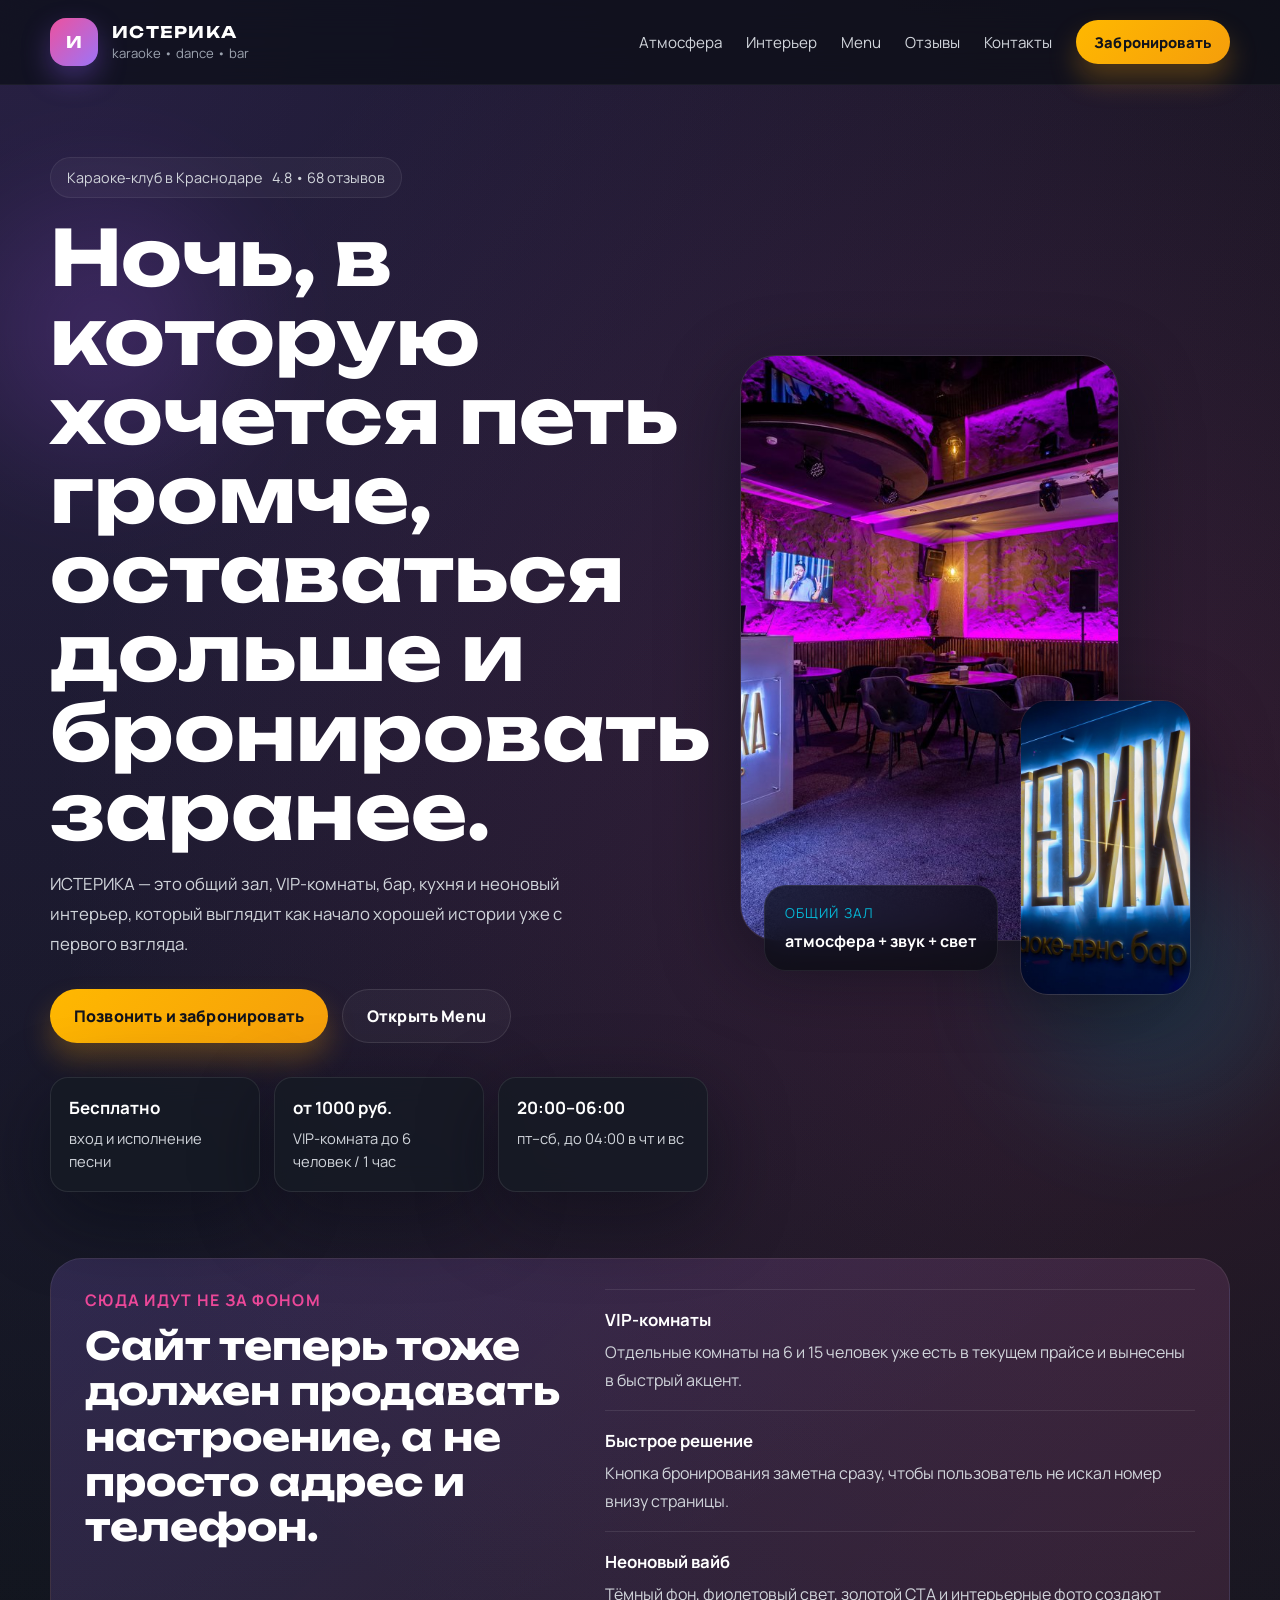
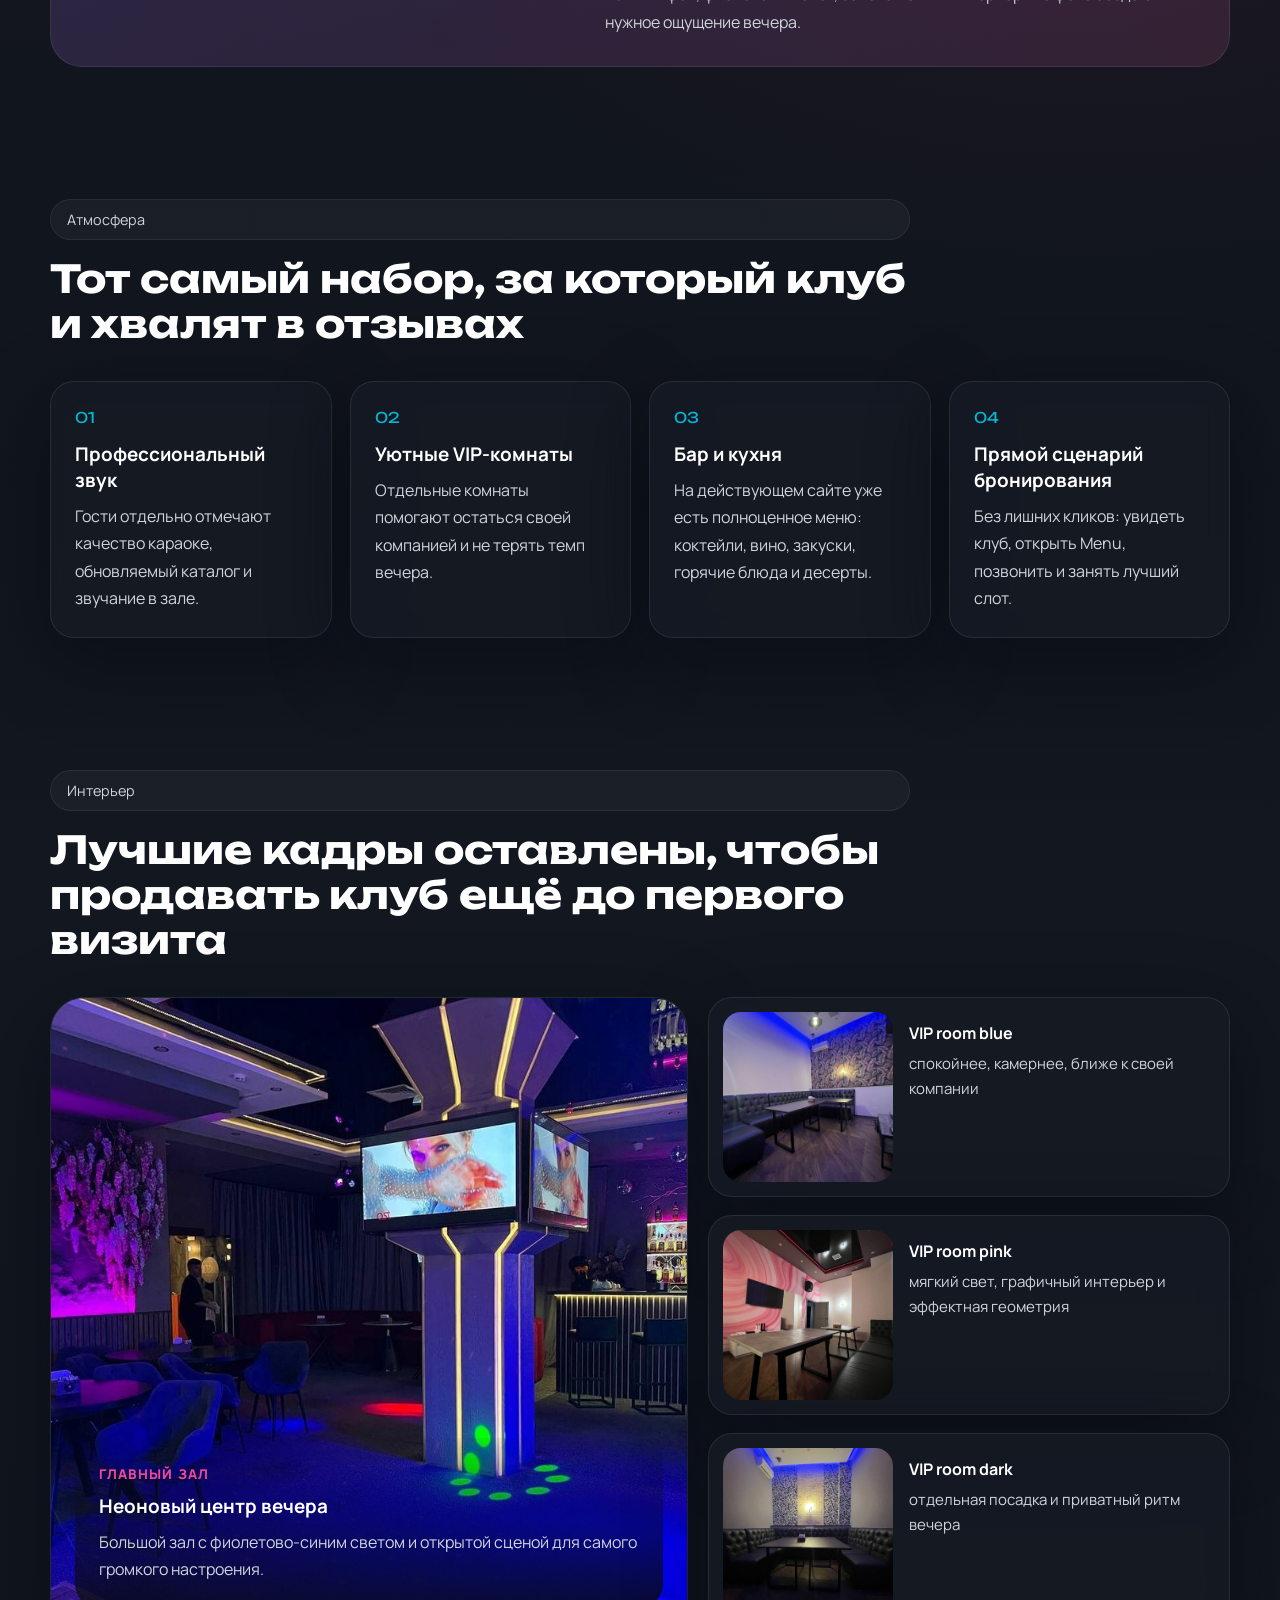
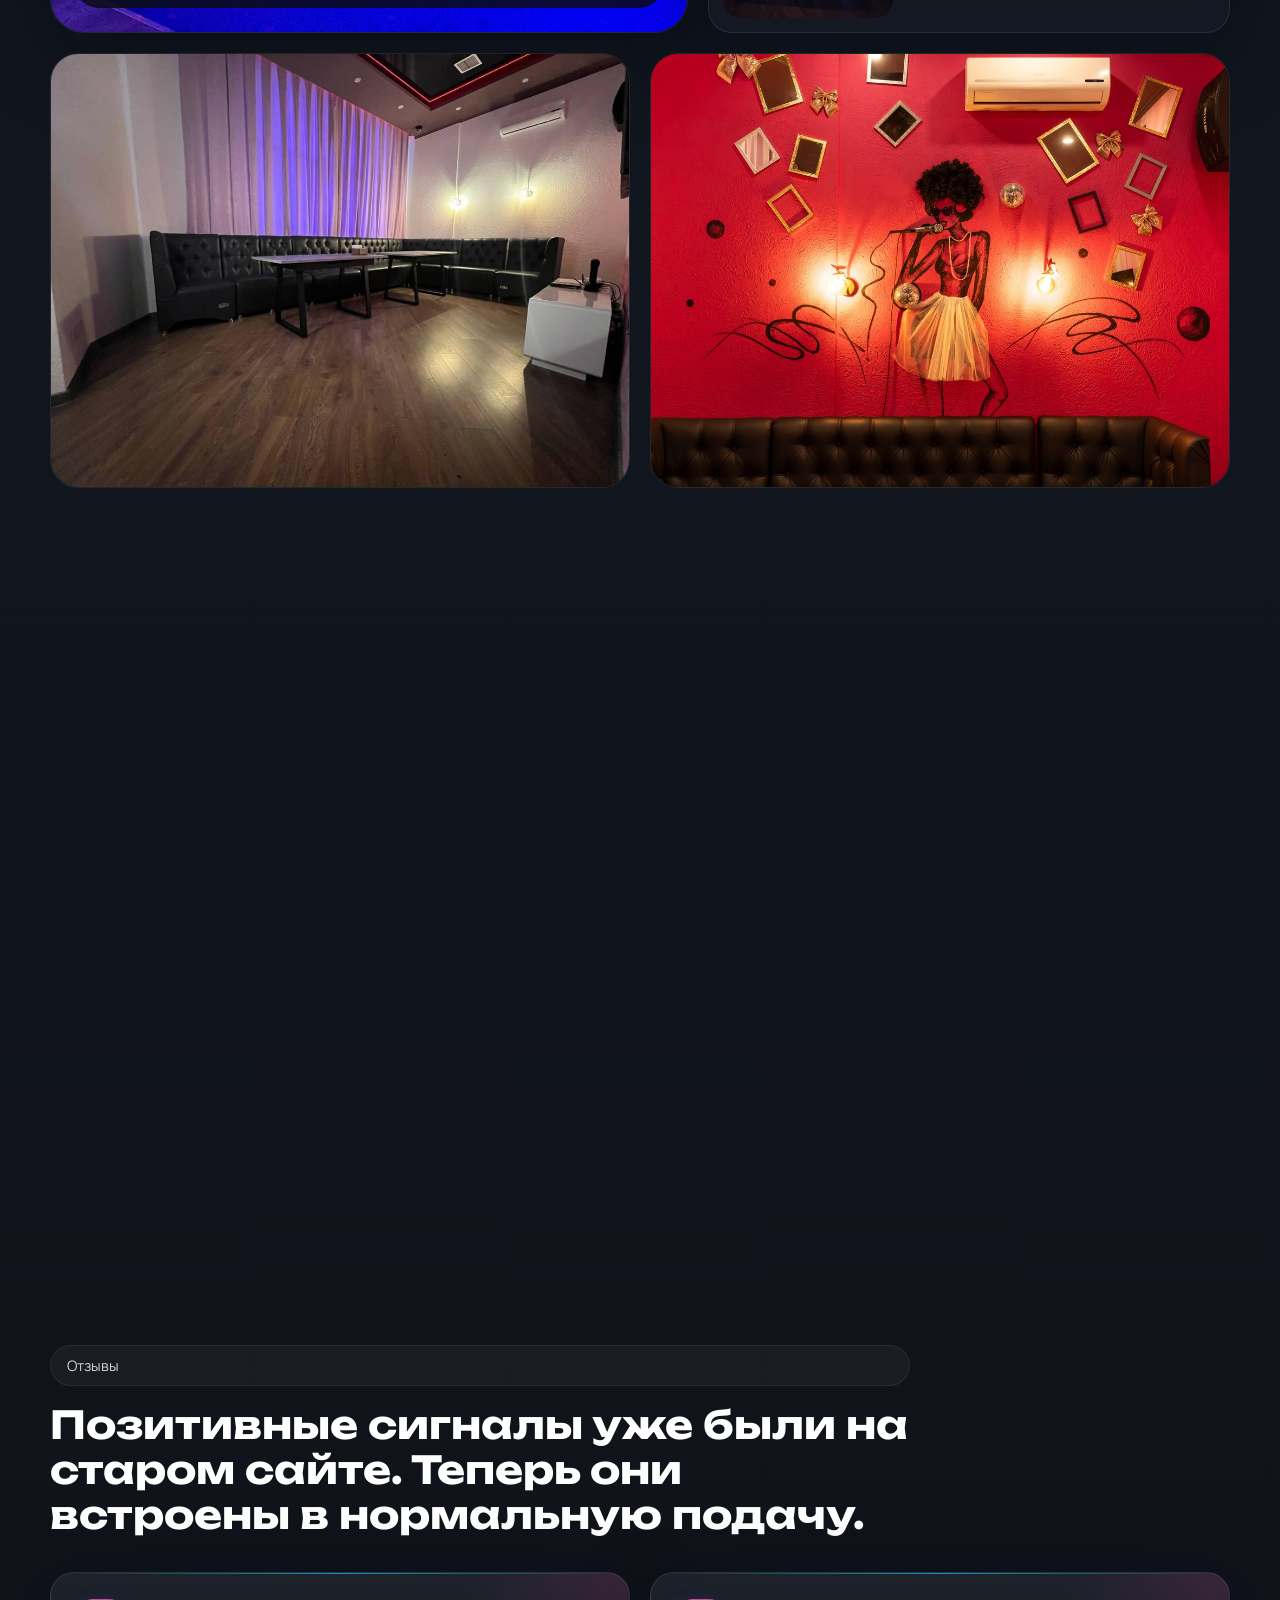
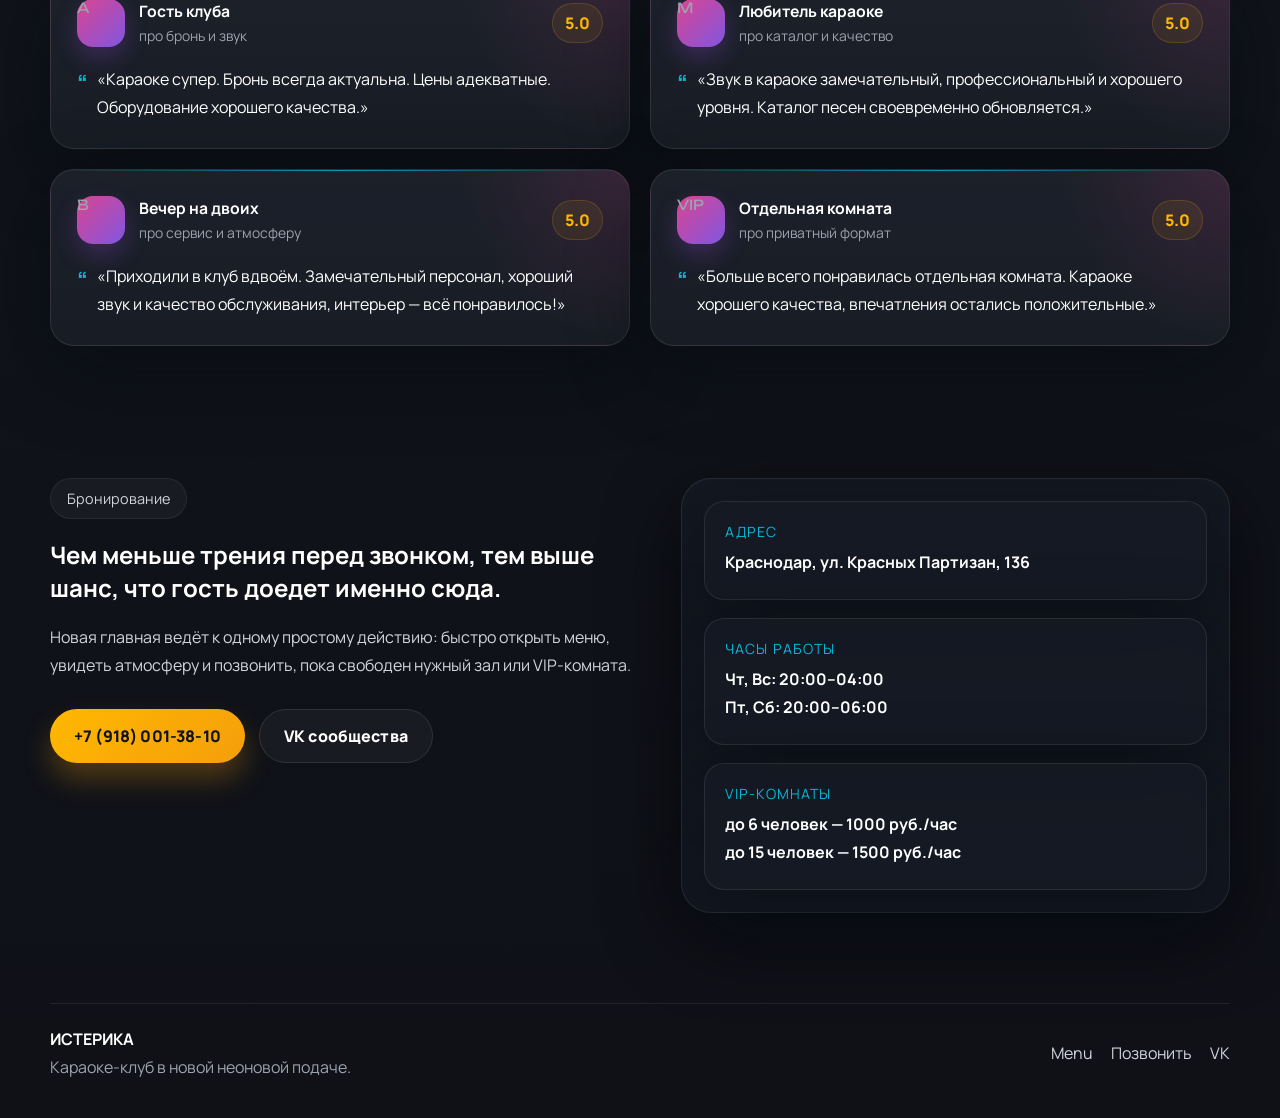
==== index.html @ 5ce553f4 "Add redesigned static karaoke site" ====
<!DOCTYPE html>
<html lang="ru">
<head>
  <meta charset="UTF-8">
  <meta name="viewport" content="width=device-width, initial-scale=1.0">
  <title>ИСТЕРИКА — караоке-клуб в Краснодаре</title>
  <meta
    name="description"
    content="Новый визуальный формат караоке-клуба ИСТЕРИКА: общий зал, VIP-комнаты, бар, кухня, бронирование и меню."
  >
  <link rel="preconnect" href="https://fonts.googleapis.com">
  <link rel="preconnect" href="https://fonts.gstatic.com" crossorigin>
  <link
    href="https://fonts.googleapis.com/css2?family=Manrope:wght@400;500;600;700;800&family=Unbounded:wght@500;700&display=swap"
    rel="stylesheet"
  >
  <link rel="stylesheet" href="styles.css">
</head>
<body class="theme-home">
  <div class="page-shell">
    <header class="site-header">
      <div class="container nav-row">
        <a class="brand" href="#top" aria-label="ИСТЕРИКА">
          <span class="brand-mark">И</span>
          <span class="brand-copy">
            <strong>ИСТЕРИКА</strong>
            <span>karaoke • dance • bar</span>
          </span>
        </a>

        <button class="menu-toggle" type="button" aria-expanded="false" aria-controls="site-nav">
          <span></span>
          <span></span>
        </button>

        <nav class="site-nav" id="site-nav">
          <a href="#about">Атмосфера</a>
          <a href="#spaces">Интерьер</a>
          <a href="menu.html">Menu</a>
          <a href="#reviews">Отзывы</a>
          <a href="#contact">Контакты</a>
          <a class="button button-primary button-small" href="tel:+79180013810">Забронировать</a>
        </nav>
      </div>
    </header>

    <main id="top">
      <section class="hero">
        <div class="hero-orb hero-orb-left"></div>
        <div class="hero-orb hero-orb-right"></div>
        <div class="container hero-grid">
          <div class="hero-copy reveal">
            <div class="hero-eyebrow">
              <span>Караоке-клуб в Краснодаре</span>
              <span>4.8 • 68 отзывов</span>
            </div>
            <h1>Ночь, в которую хочется петь громче, оставаться дольше и бронировать заранее.</h1>
            <p class="hero-text">
              ИСТЕРИКА — это общий зал, VIP-комнаты, бар, кухня и неоновый интерьер, который
              выглядит как начало хорошей истории уже с первого взгляда.
            </p>

            <div class="hero-actions">
              <a class="button button-primary" href="tel:+79180013810">Позвонить и забронировать</a>
              <a class="button button-secondary" href="menu.html">Открыть Menu</a>
            </div>

            <div class="hero-stats">
              <article>
                <strong>Бесплатно</strong>
                <span>вход и исполнение песни</span>
              </article>
              <article>
                <strong>от 1000 руб.</strong>
                <span>VIP-комната до 6 человек / 1 час</span>
              </article>
              <article>
                <strong>20:00–06:00</strong>
                <span>пт–сб, до 04:00 в чт и вс</span>
              </article>
            </div>
          </div>

          <div class="hero-visual reveal">
            <div class="hero-card hero-card-main">
              <img src="assets/site/hero-lounge.jpg" alt="Неоновый зал ИСТЕРИКИ">
            </div>
            <div class="hero-card hero-card-side">
              <img src="assets/site/logo-blue.jpg" alt="Логотип караоке-клуба ИСТЕРИКА">
            </div>
            <div class="hero-float">
              <span>Общий зал</span>
              <strong>атмосфера + звук + свет</strong>
            </div>
          </div>
        </div>
      </section>

      <section class="signal-strip">
        <div class="container signal-grid reveal">
          <div>
            <span class="signal-kicker">Сюда идут не за фоном</span>
            <h2>Сайт теперь тоже должен продавать настроение, а не просто адрес и телефон.</h2>
          </div>
          <div class="signal-points">
            <article>
              <strong>VIP-комнаты</strong>
              <p>Отдельные комнаты на 6 и 15 человек уже есть в текущем прайсе и вынесены в быстрый акцент.</p>
            </article>
            <article>
              <strong>Быстрое решение</strong>
              <p>Кнопка бронирования заметна сразу, чтобы пользователь не искал номер внизу страницы.</p>
            </article>
            <article>
              <strong>Неоновый вайб</strong>
              <p>Тёмный фон, фиолетовый свет, золотой CTA и интерьерные фото создают нужное ощущение вечера.</p>
            </article>
          </div>
        </div>
      </section>

      <section class="section" id="about">
        <div class="container">
          <div class="section-heading reveal">
            <span class="section-tag">Атмосфера</span>
            <h2>Тот самый набор, за который клуб и хвалят в отзывах</h2>
          </div>

          <div class="feature-grid">
            <article class="feature-card reveal">
              <span class="feature-index">01</span>
              <h3>Профессиональный звук</h3>
              <p>Гости отдельно отмечают качество караоке, обновляемый каталог и звучание в зале.</p>
            </article>
            <article class="feature-card reveal">
              <span class="feature-index">02</span>
              <h3>Уютные VIP-комнаты</h3>
              <p>Отдельные комнаты помогают остаться своей компанией и не терять темп вечера.</p>
            </article>
            <article class="feature-card reveal">
              <span class="feature-index">03</span>
              <h3>Бар и кухня</h3>
              <p>На действующем сайте уже есть полноценное меню: коктейли, вино, закуски, горячие блюда и десерты.</p>
            </article>
            <article class="feature-card reveal">
              <span class="feature-index">04</span>
              <h3>Прямой сценарий бронирования</h3>
              <p>Без лишних кликов: увидеть клуб, открыть Menu, позвонить и занять лучший слот.</p>
            </article>
          </div>
        </div>
      </section>

      <section class="section section-gallery" id="spaces">
        <div class="container">
          <div class="section-heading reveal">
            <span class="section-tag">Интерьер</span>
            <h2>Лучшие кадры оставлены, чтобы продавать клуб ещё до первого визита</h2>
          </div>

          <div class="gallery-layout">
            <article class="gallery-feature reveal">
              <img src="assets/site/main-hall.jpg" alt="Главный зал клуба ИСТЕРИКА">
              <div class="gallery-copy">
                <span>Главный зал</span>
                <h3>Неоновый центр вечера</h3>
                <p>Большой зал с фиолетово-синим светом и открытой сценой для самого громкого настроения.</p>
              </div>
            </article>

            <div class="gallery-stack">
              <article class="mini-shot reveal">
                <img src="assets/site/vip-blue.jpg" alt="VIP-комната с синим светом">
                <div>
                  <strong>VIP room blue</strong>
                  <span>спокойнее, камернее, ближе к своей компании</span>
                </div>
              </article>
              <article class="mini-shot reveal">
                <img src="assets/site/vip-pink.jpg" alt="VIP-комната с розовым акцентом">
                <div>
                  <strong>VIP room pink</strong>
                  <span>мягкий свет, графичный интерьер и эффектная геометрия</span>
                </div>
              </article>
              <article class="mini-shot reveal">
                <img src="assets/site/vip-dark.jpg" alt="Тёмная VIP-комната">
                <div>
                  <strong>VIP room dark</strong>
                  <span>отдельная посадка и приватный ритм вечера</span>
                </div>
              </article>
            </div>
          </div>

          <div class="mosaic-grid">
            <article class="mosaic-card reveal">
              <img src="assets/site/vip-wide.jpg" alt="Просторная комната клуба">
            </article>
            <article class="mosaic-card reveal">
              <img src="assets/site/art-wall.jpg" alt="Красная интерьерная стена клуба">
            </article>
          </div>
        </div>
      </section>

      <section class="section section-menu-preview">
        <div class="container">
          <div class="menu-preview-frame reveal">
            <div class="menu-preview-copy">
              <span class="section-tag">Menu</span>
              <h2>Отдельная вкладка с действующим прайсом уже внутри нового сайта</h2>
              <p>
                Я не добавлял новую информацию: в отдельную страницу перенесены существующие цены на
                караоке, алкоголь, коктейли, закуски, горячие блюда и десерты.
              </p>
              <a class="button button-primary" href="menu.html">Смотреть полный прайс</a>
            </div>

            <div class="menu-preview-cards">
              <article class="preview-card">
                <span class="preview-tag">Караоке</span>
                <h3>Вход бесплатный</h3>
                <p>Исполнение песни — бесплатно, по очереди столов.</p>
              </article>
              <article class="preview-card">
                <span class="preview-tag">Лонги</span>
                <h3>от 700 руб.</h3>
                <p>Лавандовый джин-тоник, Лонг Айленд Айс Ти, Зелёная фея и другие позиции.</p>
              </article>
              <article class="preview-card">
                <span class="preview-tag">Кухня</span>
                <h3>от 350 руб.</h3>
                <p>Салаты, горячие закуски, паста, фетучини, десерты и блюда под компанию.</p>
              </article>
            </div>
          </div>
        </div>
      </section>

      <section class="section" id="reviews">
        <div class="container">
          <div class="section-heading reveal">
            <span class="section-tag">Отзывы</span>
            <h2>Позитивные сигналы уже были на старом сайте. Теперь они встроены в нормальную подачу.</h2>
          </div>

          <div class="review-grid">
            <article class="review-card reveal">
              <div class="review-top">
                <div class="review-user">
                  <span class="review-avatar">А</span>
                  <div>
                    <strong>Гость клуба</strong>
                    <span>про бронь и звук</span>
                  </div>
                </div>
                <span class="review-rating">5.0</span>
              </div>
              <p>«Караоке супер. Бронь всегда актуальна. Цены адекватные. Оборудование хорошего качества.»</p>
            </article>
            <article class="review-card reveal">
              <div class="review-top">
                <div class="review-user">
                  <span class="review-avatar">М</span>
                  <div>
                    <strong>Любитель караоке</strong>
                    <span>про каталог и качество</span>
                  </div>
                </div>
                <span class="review-rating">5.0</span>
              </div>
              <p>«Звук в караоке замечательный, профессиональный и хорошего уровня. Каталог песен своевременно обновляется.»</p>
            </article>
            <article class="review-card reveal">
              <div class="review-top">
                <div class="review-user">
                  <span class="review-avatar">В</span>
                  <div>
                    <strong>Вечер на двоих</strong>
                    <span>про сервис и атмосферу</span>
                  </div>
                </div>
                <span class="review-rating">5.0</span>
              </div>
              <p>«Приходили в клуб вдвоём. Замечательный персонал, хороший звук и качество обслуживания, интерьер — всё понравилось!»</p>
            </article>
            <article class="review-card reveal">
              <div class="review-top">
                <div class="review-user">
                  <span class="review-avatar">VIP</span>
                  <div>
                    <strong>Отдельная комната</strong>
                    <span>про приватный формат</span>
                  </div>
                </div>
                <span class="review-rating">5.0</span>
              </div>
              <p>«Больше всего понравилась отдельная комната. Караоке хорошего качества, впечатления остались положительные.»</p>
            </article>
          </div>
        </div>
      </section>

      <section class="section section-contact" id="contact">
        <div class="container contact-layout reveal">
          <div class="contact-copy">
            <span class="section-tag">Бронирование</span>
            <h2>Чем меньше трения перед звонком, тем выше шанс, что гость доедет именно сюда.</h2>
            <p>
              Новая главная ведёт к одному простому действию: быстро открыть меню, увидеть атмосферу и
              позвонить, пока свободен нужный зал или VIP-комната.
            </p>
            <div class="contact-actions">
              <a class="button button-primary" href="tel:+79180013810">+7 (918) 001-38-10</a>
              <a class="button button-secondary" href="https://vk.com/isterikakrd" target="_blank" rel="noreferrer">VK сообщества</a>
            </div>
          </div>

          <div class="contact-card">
            <div class="contact-item">
              <span>Адрес</span>
              <strong>Краснодар, ул. Красных Партизан, 136</strong>
            </div>
            <div class="contact-item">
              <span>Часы работы</span>
              <strong>Чт, Вс: 20:00–04:00</strong>
              <strong>Пт, Сб: 20:00–06:00</strong>
            </div>
            <div class="contact-item">
              <span>VIP-комнаты</span>
              <strong>до 6 человек — 1000 руб./час</strong>
              <strong>до 15 человек — 1500 руб./час</strong>
            </div>
          </div>
        </div>
      </section>
    </main>

    <footer class="site-footer">
      <div class="container footer-row">
        <div>
          <strong>ИСТЕРИКА</strong>
          <span>Караоке-клуб в новой неоновой подаче.</span>
        </div>
        <div class="footer-links">
          <a href="menu.html">Menu</a>
          <a href="tel:+79180013810">Позвонить</a>
          <a href="https://vk.com/isterikakrd" target="_blank" rel="noreferrer">VK</a>
        </div>
      </div>
    </footer>
  </div>

  <script src="site.js"></script>
</body>
</html>
---- styles.css ----
:root {
  --bg: #0f1117;
  --bg-soft: #151a24;
  --panel: rgba(21, 26, 36, 0.82);
  --panel-strong: rgba(16, 19, 28, 0.94);
  --line: rgba(255, 255, 255, 0.09);
  --text: #ffffff;
  --muted: #d1d5db;
  --muted-strong: #9ca3af;
  --purple: #8b5cf6;
  --violet: #a855f7;
  --pink: #ec4899;
  --cyan: #06b6d4;
  --gold: #ffb800;
  --gold-deep: #f59e0b;
  --shadow: 0 24px 80px rgba(5, 8, 15, 0.48);
  --radius-xl: 32px;
  --radius-lg: 24px;
  --radius-md: 18px;
  --radius-sm: 12px;
  --container: min(1180px, calc(100vw - 32px));
}

* {
  box-sizing: border-box;
}

html {
  scroll-behavior: smooth;
}

body {
  margin: 0;
  color: var(--text);
  font-family: "Manrope", sans-serif;
  background:
    radial-gradient(circle at top left, rgba(139, 92, 246, 0.2), transparent 28%),
    radial-gradient(circle at 85% 14%, rgba(236, 72, 153, 0.15), transparent 20%),
    linear-gradient(180deg, #0f1117 0%, #121720 42%, #0f1117 100%);
}

img {
  display: block;
  max-width: 100%;
}

a {
  color: inherit;
  text-decoration: none;
}

button,
input {
  font: inherit;
}

.page-shell {
  overflow: clip;
}

.container {
  width: var(--container);
  margin: 0 auto;
}

.site-header {
  position: sticky;
  top: 0;
  z-index: 50;
  backdrop-filter: blur(18px);
  background: rgba(12, 15, 23, 0.72);
  border-bottom: 1px solid rgba(255, 255, 255, 0.04);
}

.nav-row {
  display: flex;
  align-items: center;
  justify-content: space-between;
  gap: 24px;
  min-height: 84px;
}

.brand {
  display: inline-flex;
  align-items: center;
  gap: 14px;
}

.brand-mark {
  display: grid;
  place-items: center;
  width: 48px;
  height: 48px;
  border-radius: 16px;
  font-family: "Unbounded", sans-serif;
  font-weight: 700;
  color: var(--text);
  background:
    linear-gradient(135deg, rgba(236, 72, 153, 0.95), rgba(139, 92, 246, 0.85)),
    #fff;
  box-shadow: 0 12px 28px rgba(139, 92, 246, 0.35);
}

.brand-copy {
  display: grid;
  gap: 2px;
}

.brand-copy strong {
  font-family: "Unbounded", sans-serif;
  font-size: 1rem;
  letter-spacing: 0.08em;
}

.brand-copy span {
  color: var(--muted-strong);
  font-size: 0.82rem;
  text-transform: lowercase;
}

.site-nav {
  display: flex;
  align-items: center;
  gap: 24px;
}

.site-nav a:not(.button) {
  color: var(--muted);
  font-size: 0.95rem;
  transition: color 180ms ease;
}

.site-nav a:not(.button):hover,
.site-nav a[aria-current="page"] {
  color: var(--text);
}

.menu-toggle {
  display: none;
  background: transparent;
  border: 0;
  padding: 0;
}

.menu-toggle span {
  display: block;
  width: 26px;
  height: 2px;
  margin: 6px 0;
  border-radius: 999px;
  background: var(--text);
}

.button {
  display: inline-flex;
  align-items: center;
  justify-content: center;
  min-height: 54px;
  padding: 0 24px;
  border-radius: 999px;
  font-weight: 800;
  letter-spacing: 0.01em;
  transition:
    transform 180ms ease,
    box-shadow 180ms ease,
    background 180ms ease,
    border-color 180ms ease;
}

.button:hover {
  transform: translateY(-2px);
}

.button-primary {
  color: #11131b;
  background: linear-gradient(135deg, var(--gold), var(--gold-deep));
  box-shadow: 0 16px 28px rgba(245, 158, 11, 0.28);
}

.button-secondary {
  color: var(--text);
  background: rgba(255, 255, 255, 0.04);
  border: 1px solid rgba(255, 255, 255, 0.1);
}

.button-small {
  min-height: 44px;
  padding: 0 18px;
  font-size: 0.92rem;
}

.hero,
.menu-hero {
  position: relative;
  padding: 72px 0 24px;
}

.hero-grid,
.menu-hero-grid {
  display: grid;
  grid-template-columns: 1.08fr 0.92fr;
  gap: 32px;
  align-items: center;
}

.hero-copy,
.menu-hero-copy {
  position: relative;
  z-index: 1;
}

.hero-eyebrow,
.section-tag {
  display: inline-flex;
  align-items: center;
  gap: 10px;
  padding: 10px 16px;
  border-radius: 999px;
  color: var(--muted);
  font-size: 0.9rem;
  background: rgba(255, 255, 255, 0.04);
  border: 1px solid rgba(255, 255, 255, 0.07);
}

.hero h1,
.menu-hero h1 {
  margin: 20px 0 18px;
  max-width: 12ch;
  font-family: "Unbounded", sans-serif;
  font-size: clamp(2.7rem, 6vw, 5.4rem);
  line-height: 1.03;
}

.hero-text,
.menu-hero-copy p {
  max-width: 58ch;
  color: var(--muted);
  font-size: 1.05rem;
  line-height: 1.8;
}

.hero-actions,
.contact-actions {
  display: flex;
  flex-wrap: wrap;
  gap: 14px;
  margin-top: 30px;
}

.hero-stats {
  display: grid;
  grid-template-columns: repeat(3, minmax(0, 1fr));
  gap: 14px;
  margin-top: 34px;
}

.hero-stats article,
.preview-card,
.feature-card,
.review-card,
.contact-card,
.contact-item,
.menu-section,
.menu-item,
.mini-shot {
  backdrop-filter: blur(12px);
  background: var(--panel);
  border: 1px solid var(--line);
  box-shadow: var(--shadow);
}

.hero-stats article {
  padding: 18px;
  border-radius: var(--radius-md);
}

.hero-stats strong {
  display: block;
  margin-bottom: 8px;
  font-size: 1.06rem;
}

.hero-stats span {
  color: var(--muted);
  font-size: 0.92rem;
  line-height: 1.55;
}

.hero-visual {
  position: relative;
  min-height: 640px;
}

.hero-card {
  overflow: hidden;
  border: 1px solid rgba(255, 255, 255, 0.08);
  box-shadow: var(--shadow);
}

.hero-card img,
.gallery-feature img,
.mini-shot img,
.mosaic-card img,
.menu-hero-visual img {
  width: 100%;
  height: 100%;
  object-fit: cover;
}

.hero-card-main {
  position: absolute;
  inset: 0 72px 54px 0;
  border-radius: 36px;
}

.hero-card-side {
  position: absolute;
  right: 0;
  bottom: 0;
  width: 38%;
  height: 46%;
  border-radius: 28px;
}

.hero-float {
  position: absolute;
  left: 24px;
  bottom: 24px;
  display: grid;
  gap: 8px;
  padding: 18px 20px;
  border-radius: 22px;
  background: rgba(10, 12, 19, 0.7);
  border: 1px solid rgba(255, 255, 255, 0.08);
  backdrop-filter: blur(18px);
}

.hero-float span {
  color: var(--cyan);
  font-size: 0.85rem;
  text-transform: uppercase;
  letter-spacing: 0.08em;
}

.hero-orb {
  position: absolute;
  width: 32vw;
  height: 32vw;
  border-radius: 50%;
  filter: blur(44px);
  opacity: 0.24;
  pointer-events: none;
}

.hero-orb-left {
  top: 40px;
  left: -8vw;
  background: radial-gradient(circle, rgba(168, 85, 247, 0.95), transparent 68%);
}

.hero-orb-right {
  right: -6vw;
  bottom: 30px;
  background: radial-gradient(circle, rgba(6, 182, 212, 0.9), transparent 66%);
}

.signal-strip,
.section {
  padding: 42px 0 90px;
}

.signal-grid {
  display: grid;
  grid-template-columns: 1fr 1.2fr;
  gap: 28px;
  padding: 30px 34px;
  border-radius: var(--radius-xl);
  background:
    linear-gradient(135deg, rgba(139, 92, 246, 0.16), rgba(236, 72, 153, 0.1)),
    rgba(255, 255, 255, 0.03);
  border: 1px solid rgba(255, 255, 255, 0.08);
}

.signal-kicker {
  display: block;
  margin-bottom: 12px;
  color: var(--pink);
  font-weight: 700;
  text-transform: uppercase;
  letter-spacing: 0.08em;
}

.signal-grid h2,
.section-heading h2 {
  margin: 0;
  font-family: "Unbounded", sans-serif;
  font-size: clamp(1.8rem, 3vw, 3rem);
  line-height: 1.18;
}

.signal-points {
  display: grid;
  gap: 16px;
}

.signal-points article {
  padding: 18px 0 0;
  border-top: 1px solid rgba(255, 255, 255, 0.09);
}

.signal-points strong {
  display: block;
  margin-bottom: 8px;
  font-size: 1.05rem;
}

.signal-points p,
.feature-card p,
.gallery-copy p,
.contact-copy p,
.menu-preview-copy p,
.preview-card p,
.menu-item p {
  margin: 0;
  color: var(--muted);
  line-height: 1.72;
}

.section-heading {
  display: grid;
  gap: 16px;
  max-width: 860px;
  margin-bottom: 34px;
}

.feature-grid {
  display: grid;
  grid-template-columns: repeat(4, minmax(0, 1fr));
  gap: 18px;
}

.review-grid {
  display: grid;
  grid-template-columns: repeat(2, minmax(0, 1fr));
  gap: 20px;
}

.feature-card,
.review-card,
.preview-card {
  padding: 24px;
  border-radius: var(--radius-lg);
}

.review-card {
  position: relative;
  overflow: hidden;
  padding: 26px;
  background:
    radial-gradient(circle at top right, rgba(236, 72, 153, 0.14), transparent 28%),
    linear-gradient(180deg, rgba(255, 255, 255, 0.04), rgba(255, 255, 255, 0.02)),
    var(--panel);
}

.review-card::before {
  content: "";
  position: absolute;
  inset: 0 auto auto 0;
  width: 100%;
  height: 1px;
  background: linear-gradient(90deg, rgba(6, 182, 212, 0), rgba(6, 182, 212, 0.8), rgba(236, 72, 153, 0));
}

.review-top {
  display: flex;
  align-items: center;
  justify-content: space-between;
  gap: 16px;
  margin-bottom: 18px;
}

.review-user {
  display: flex;
  align-items: center;
  gap: 14px;
  min-width: 0;
}

.review-avatar {
  display: grid;
  place-items: center;
  width: 48px;
  height: 48px;
  flex: 0 0 48px;
  border-radius: 16px;
  font-family: "Unbounded", sans-serif;
  font-size: 0.82rem;
  color: var(--text);
  background: linear-gradient(135deg, rgba(236, 72, 153, 0.92), rgba(139, 92, 246, 0.9));
  box-shadow: 0 10px 24px rgba(168, 85, 247, 0.24);
}

.review-user strong,
.review-user span,
.review-rating {
  display: block;
}

.review-user strong {
  margin-bottom: 4px;
  font-size: 0.98rem;
}

.review-user span {
  color: var(--muted-strong);
  font-size: 0.87rem;
}

.review-rating {
  padding: 8px 12px;
  border-radius: 999px;
  color: var(--gold);
  font-weight: 800;
  background: rgba(255, 184, 0, 0.08);
  border: 1px solid rgba(255, 184, 0, 0.16);
}

.review-card p {
  position: relative;
  margin: 0;
  padding-left: 20px;
  color: var(--text);
  line-height: 1.78;
}

.review-card p::before {
  content: "“";
  position: absolute;
  left: 0;
  top: -2px;
  color: var(--cyan);
  font-size: 1.4rem;
  font-weight: 800;
}

.feature-index {
  display: inline-block;
  margin-bottom: 14px;
  font-family: "Unbounded", sans-serif;
  color: var(--cyan);
  font-size: 0.92rem;
}

.feature-card h3,
.preview-card h3,
.gallery-copy h3,
.menu-section h2 {
  margin: 0 0 10px;
  font-size: 1.18rem;
}

.section-gallery {
  position: relative;
}

.gallery-layout {
  display: grid;
  grid-template-columns: minmax(0, 1.1fr) minmax(300px, 0.9fr);
  gap: 20px;
  margin-bottom: 20px;
}

.gallery-feature {
  overflow: hidden;
  position: relative;
  min-height: 560px;
  border-radius: 34px;
  border: 1px solid rgba(255, 255, 255, 0.08);
  box-shadow: var(--shadow);
}

.gallery-copy {
  position: absolute;
  left: 24px;
  right: 24px;
  bottom: 24px;
  padding: 24px;
  border-radius: 24px;
  background: linear-gradient(180deg, rgba(10, 12, 19, 0.05), rgba(10, 12, 19, 0.86));
}

.gallery-copy span,
.preview-tag {
  display: inline-flex;
  margin-bottom: 10px;
  color: var(--pink);
  font-size: 0.84rem;
  font-weight: 800;
  text-transform: uppercase;
  letter-spacing: 0.08em;
}

.gallery-stack {
  display: grid;
  gap: 18px;
}

.mini-shot {
  display: grid;
  grid-template-columns: 170px 1fr;
  gap: 16px;
  padding: 14px;
  border-radius: 24px;
}

.mini-shot img {
  height: 170px;
  border-radius: 18px;
}

.mini-shot strong {
  display: block;
  margin: 10px 0 8px;
}

.mini-shot span {
  color: var(--muted);
  font-size: 0.94rem;
  line-height: 1.65;
}

.mosaic-grid {
  display: grid;
  grid-template-columns: repeat(2, minmax(0, 1fr));
  gap: 20px;
}

.mosaic-card {
  overflow: hidden;
  min-height: 320px;
  border-radius: 28px;
  border: 1px solid rgba(255, 255, 255, 0.08);
}

.menu-preview-frame {
  display: grid;
  grid-template-columns: 1fr 1fr;
  gap: 22px;
  padding: 32px;
  border-radius: 34px;
  background:
    radial-gradient(circle at top right, rgba(6, 182, 212, 0.16), transparent 26%),
    linear-gradient(135deg, rgba(168, 85, 247, 0.14), rgba(255, 184, 0, 0.1)),
    rgba(255, 255, 255, 0.03);
  border: 1px solid rgba(255, 255, 255, 0.08);
}

.menu-preview-cards {
  display: grid;
  gap: 16px;
}

.preview-card h3 {
  font-size: 1.3rem;
}

.contact-layout {
  display: grid;
  grid-template-columns: 1.05fr 0.95fr;
  gap: 24px;
  align-items: stretch;
}

.contact-card {
  display: grid;
  gap: 18px;
  padding: 22px;
  border-radius: 30px;
}

.contact-item {
  padding: 20px;
  border-radius: 20px;
}

.contact-item span {
  display: block;
  margin-bottom: 10px;
  color: var(--cyan);
  font-size: 0.88rem;
  text-transform: uppercase;
  letter-spacing: 0.08em;
}

.contact-item strong {
  display: block;
  margin-bottom: 6px;
}

.site-footer {
  padding: 0 0 40px;
}

.footer-row {
  display: flex;
  justify-content: space-between;
  gap: 20px;
  padding-top: 24px;
  border-top: 1px solid rgba(255, 255, 255, 0.08);
}

.footer-row strong {
  display: block;
  margin-bottom: 6px;
}

.footer-row span {
  color: var(--muted-strong);
}

.footer-links {
  display: flex;
  flex-wrap: wrap;
  align-items: center;
  gap: 18px;
  color: var(--muted);
}

.menu-hero-grid {
  padding-top: 26px;
}

.menu-hero-visual {
  overflow: hidden;
  min-height: 420px;
  border-radius: 32px;
  border: 1px solid rgba(255, 255, 255, 0.08);
  box-shadow: var(--shadow);
}

.menu-browser {
  padding-top: 20px;
}

.menu-toolbar {
  display: flex;
  flex-wrap: wrap;
  align-items: end;
  justify-content: space-between;
  gap: 18px;
  margin-bottom: 20px;
}

.search-field {
  display: grid;
  gap: 10px;
  width: min(520px, 100%);
  color: var(--muted);
}

.search-field input {
  width: 100%;
  min-height: 58px;
  padding: 0 18px;
  color: var(--text);
  background: rgba(255, 255, 255, 0.04);
  border: 1px solid rgba(255, 255, 255, 0.12);
  border-radius: 18px;
  outline: none;
}

.search-field input:focus {
  border-color: rgba(168, 85, 247, 0.7);
  box-shadow: 0 0 0 4px rgba(168, 85, 247, 0.12);
}

.menu-toolbar-meta {
  display: flex;
  flex-wrap: wrap;
  align-items: center;
  gap: 12px;
  color: var(--muted);
}

.category-chips {
  display: flex;
  flex-wrap: wrap;
  gap: 12px;
  margin-bottom: 20px;
}

.chip {
  display: inline-flex;
  align-items: center;
  min-height: 44px;
  padding: 0 16px;
  border-radius: 999px;
  color: var(--muted);
  background: rgba(255, 255, 255, 0.04);
  border: 1px solid rgba(255, 255, 255, 0.08);
  cursor: pointer;
  transition: all 180ms ease;
}

.chip:hover,
.chip.is-active {
  color: var(--text);
  border-color: rgba(168, 85, 247, 0.55);
  background: rgba(168, 85, 247, 0.14);
}

.menu-grid {
  display: grid;
  gap: 18px;
}

.menu-section {
  padding: 24px;
  border-radius: 26px;
}

.menu-section-head {
  display: flex;
  flex-wrap: wrap;
  align-items: center;
  justify-content: space-between;
  gap: 14px;
  margin-bottom: 18px;
}

.menu-section-meta {
  color: var(--muted);
  font-size: 0.92rem;
}

.menu-subgroup {
  margin-top: 20px;
}

.menu-subgroup h3 {
  margin: 0 0 12px;
  color: var(--cyan);
  font-size: 0.96rem;
  letter-spacing: 0.08em;
  text-transform: uppercase;
}

.menu-items {
  display: grid;
  grid-template-columns: repeat(2, minmax(0, 1fr));
  gap: 14px;
}

.menu-item {
  padding: 18px;
  border-radius: 20px;
}

.menu-item-top {
  display: flex;
  gap: 16px;
  justify-content: space-between;
  margin-bottom: 8px;
}

.menu-item strong {
  font-size: 1rem;
}

.menu-price {
  white-space: nowrap;
  color: var(--gold);
  font-weight: 800;
}

.menu-info {
  margin-bottom: 8px;
  color: var(--pink);
  font-size: 0.88rem;
}

.is-hidden {
  display: none !important;
}

.reveal {
  opacity: 0;
  transform: translateY(26px);
  transition:
    opacity 560ms ease,
    transform 560ms ease;
}

.reveal.is-visible {
  opacity: 1;
  transform: translateY(0);
}

@media (max-width: 1080px) {
  .hero-grid,
  .menu-hero-grid,
  .signal-grid,
  .menu-preview-frame,
  .contact-layout,
  .gallery-layout,
  .feature-grid,
  .review-grid {
    grid-template-columns: 1fr;
  }

  .hero h1,
  .menu-hero h1 {
    max-width: none;
  }

  .hero-visual {
    min-height: 520px;
  }

  .hero-card-main {
    inset: 0 54px 44px 0;
  }

  .hero-stats,
  .menu-items {
    grid-template-columns: 1fr;
  }
}

@media (max-width: 820px) {
  .nav-row {
    min-height: 76px;
  }

  .menu-toggle {
    display: block;
    margin-left: auto;
  }

  .site-nav {
    position: absolute;
    top: 76px;
    right: 16px;
    left: 16px;
    display: none;
    flex-direction: column;
    align-items: stretch;
    gap: 14px;
    padding: 18px;
    border-radius: 22px;
    background: rgba(10, 12, 19, 0.96);
    border: 1px solid rgba(255, 255, 255, 0.08);
    box-shadow: var(--shadow);
  }

  .site-nav.is-open {
    display: flex;
  }

  .hero,
  .menu-hero {
    padding-top: 44px;
  }

  .hero-visual {
    min-height: 420px;
  }

  .hero-card-main {
    inset: 0 36px 36px 0;
  }

  .hero-card-side {
    width: 42%;
  }

  .gallery-feature {
    min-height: 420px;
  }

  .mini-shot {
    grid-template-columns: 1fr;
  }

  .mini-shot img {
    height: 210px;
  }

  .mosaic-grid {
    grid-template-columns: 1fr;
  }
}

@media (max-width: 560px) {
  .hero h1,
  .menu-hero h1 {
    max-width: 9ch;
    font-size: clamp(1.7rem, 8.8vw, 2.65rem);
    line-height: 1.06;
  }

  .button,
  .button-small {
    width: 100%;
  }

  .hero-text,
  .menu-hero-copy p {
    font-size: 0.98rem;
    line-height: 1.72;
  }

  .hero-card-main {
    inset: 0 24px 24px 0;
  }

  .hero-card-side {
    width: 46%;
    height: 40%;
  }

  .feature-card,
  .review-card,
  .preview-card,
  .menu-section,
  .contact-card,
  .menu-preview-frame,
  .signal-grid {
    padding-left: 20px;
    padding-right: 20px;
  }

  .footer-row {
    flex-direction: column;
  }
}
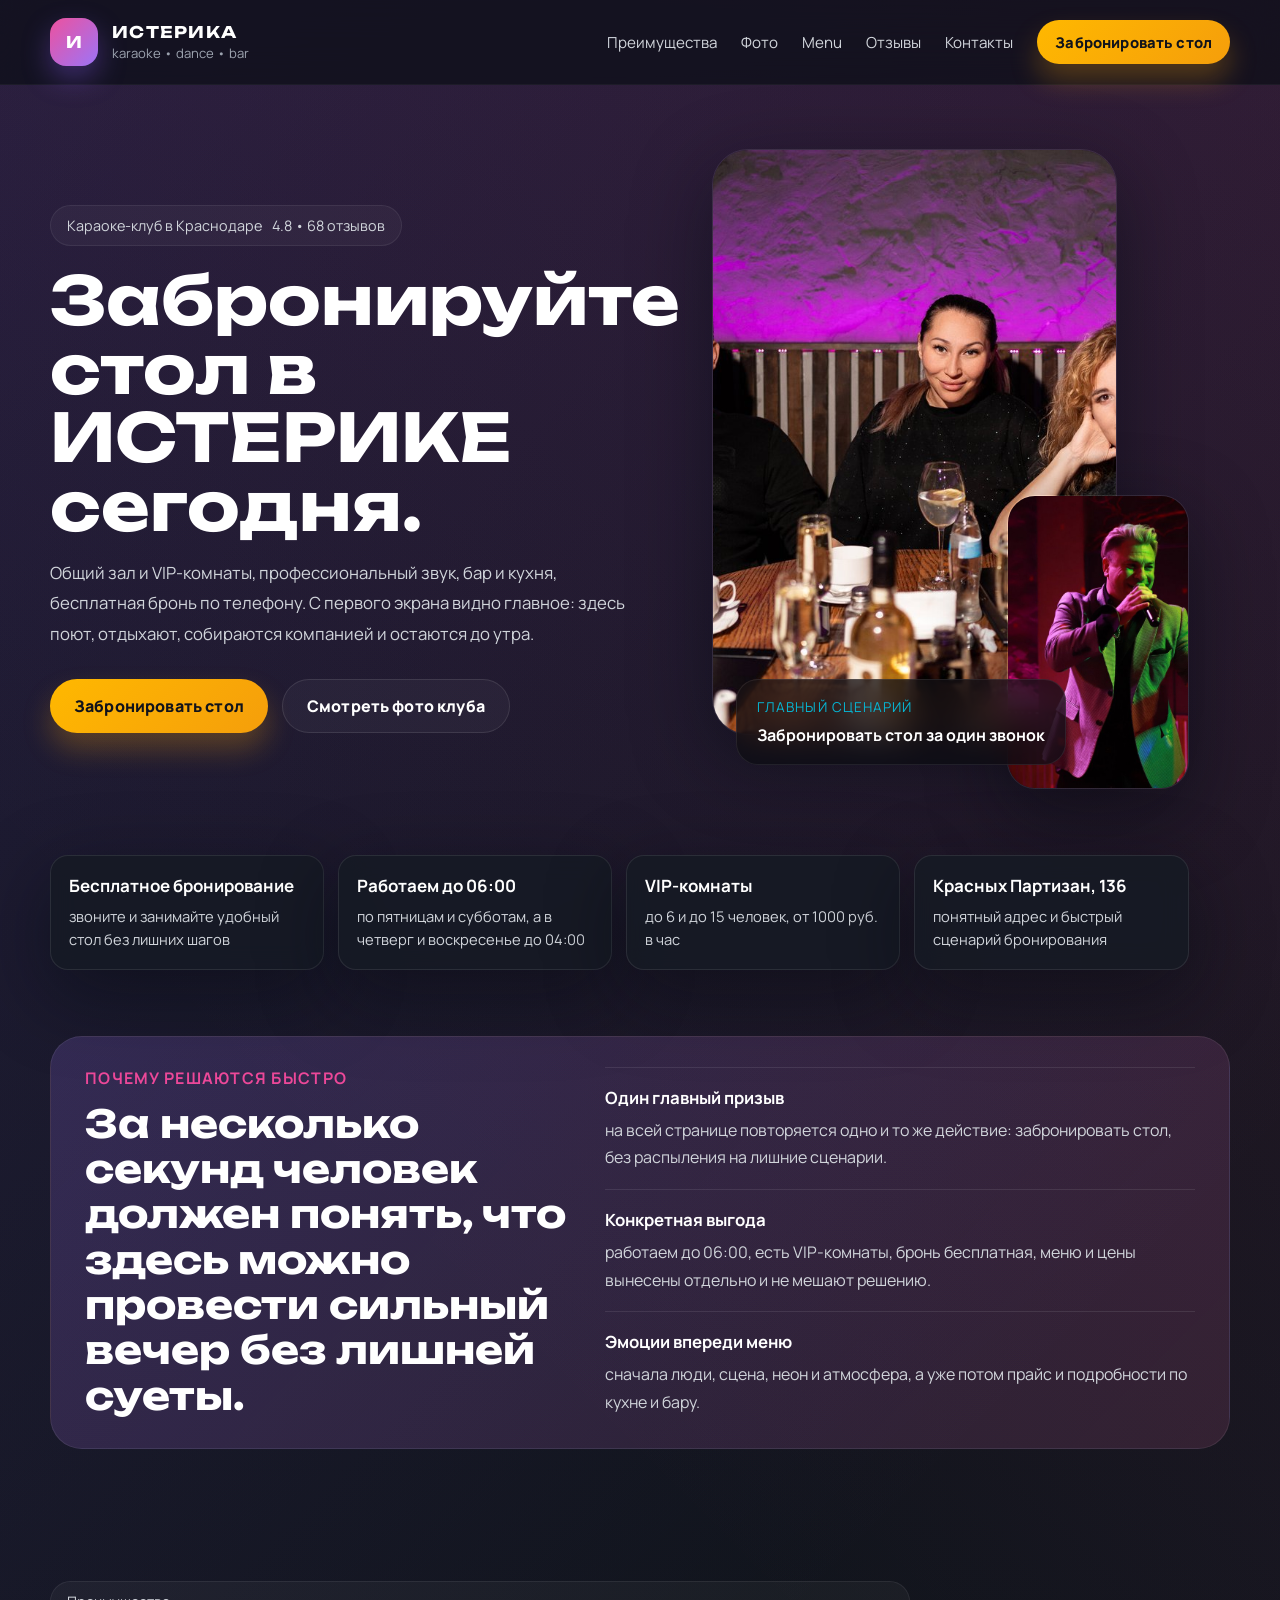
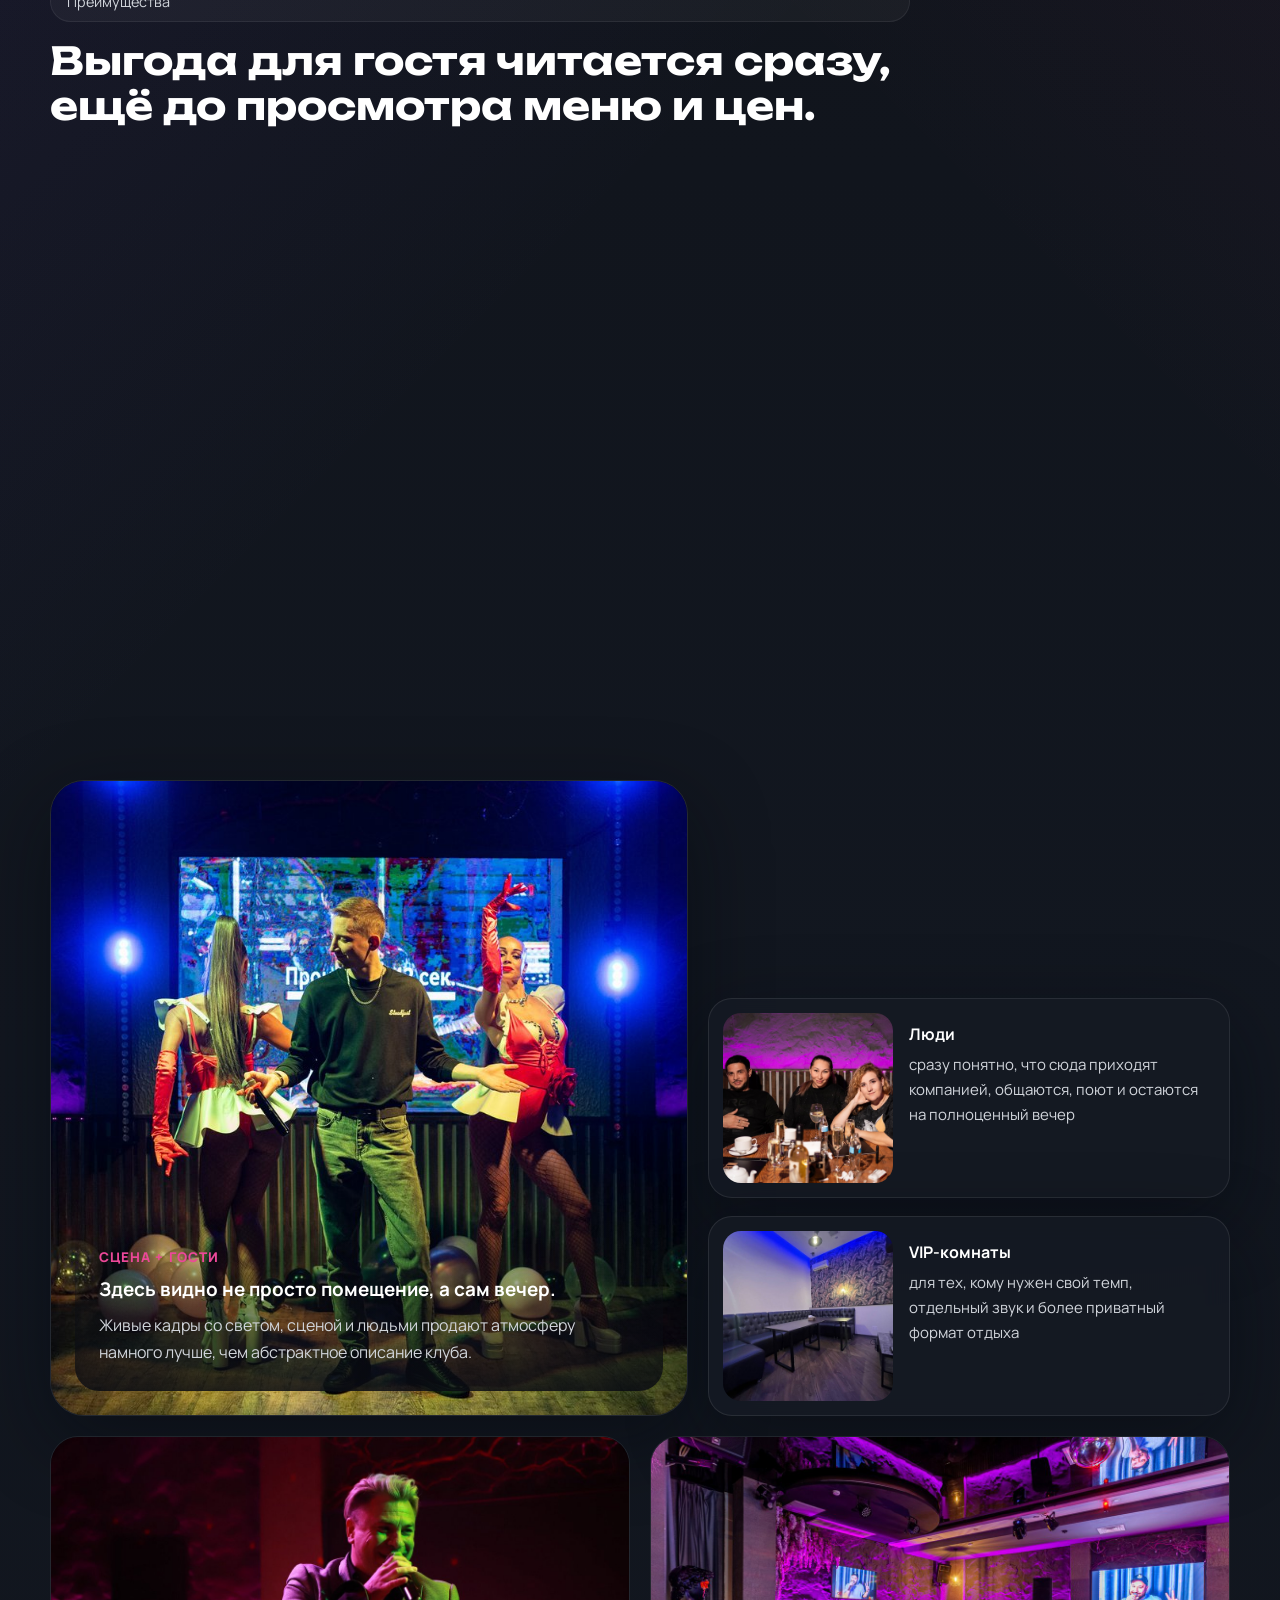
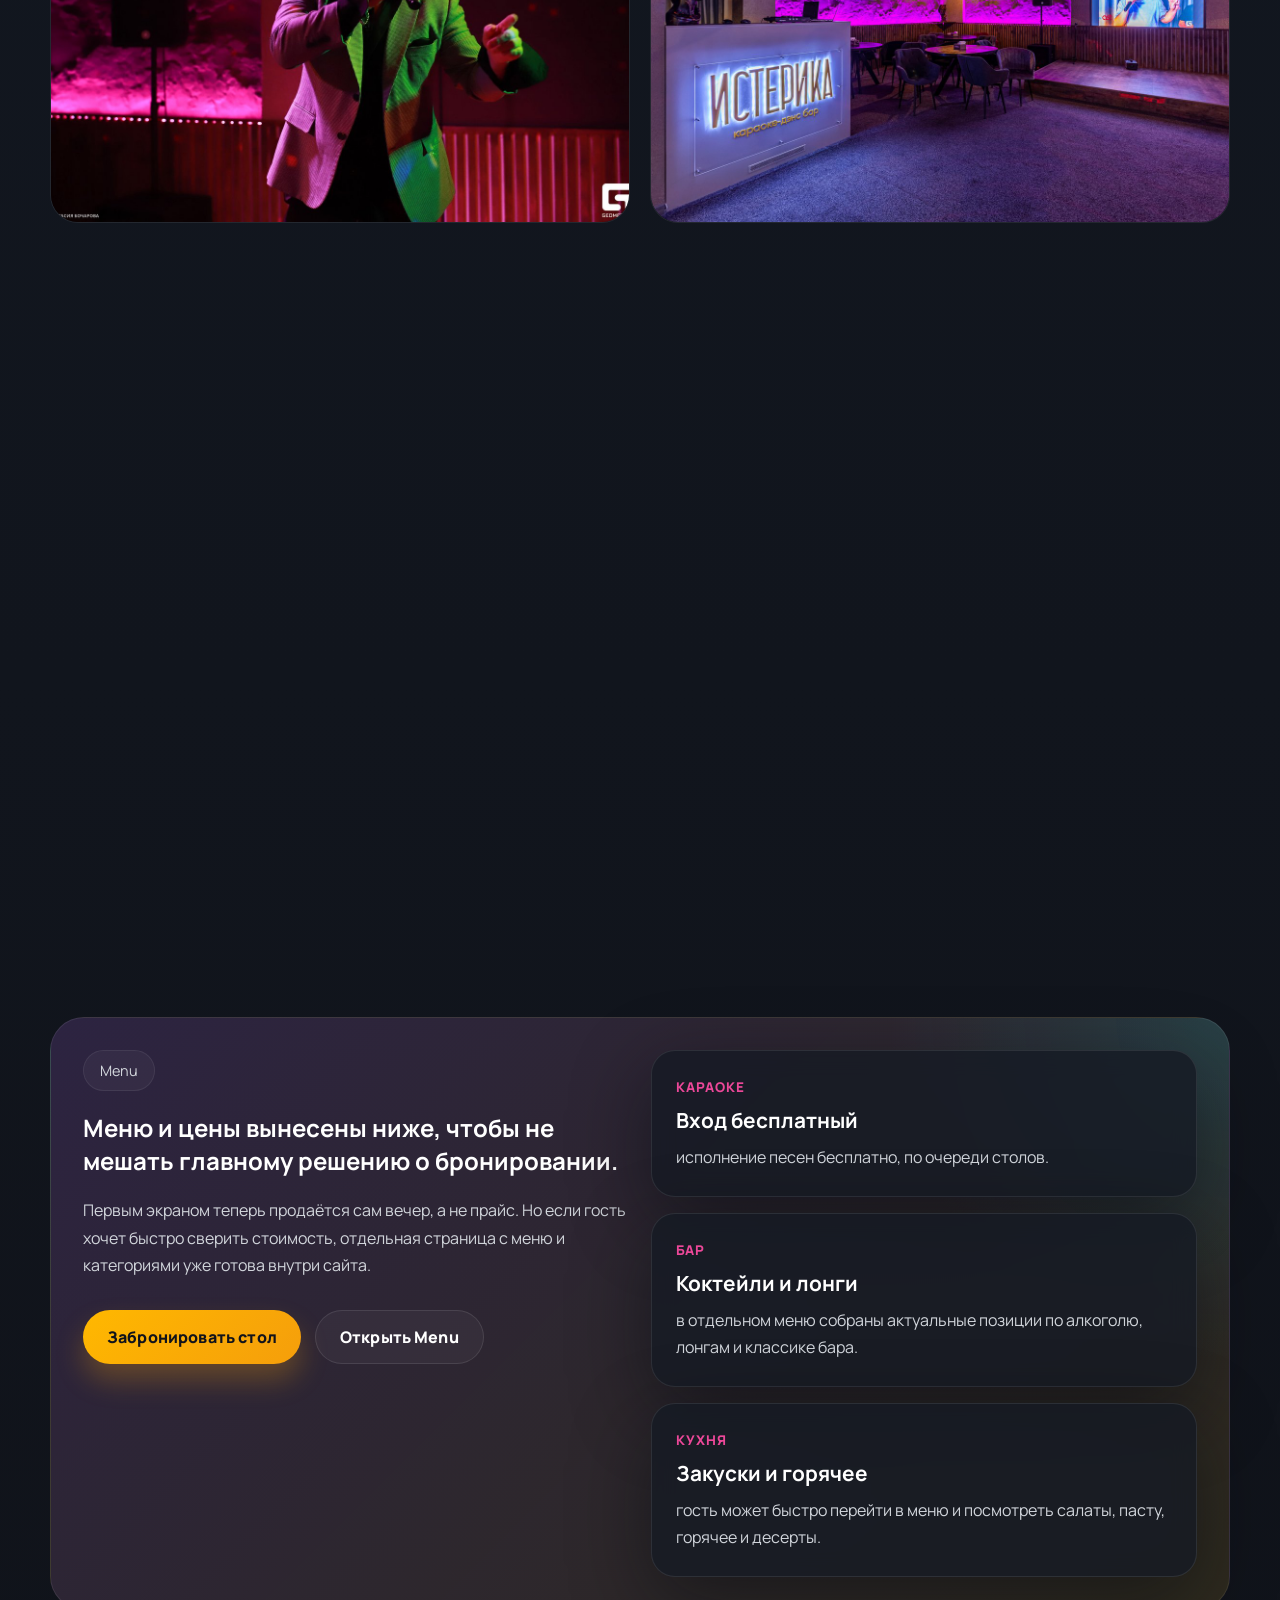
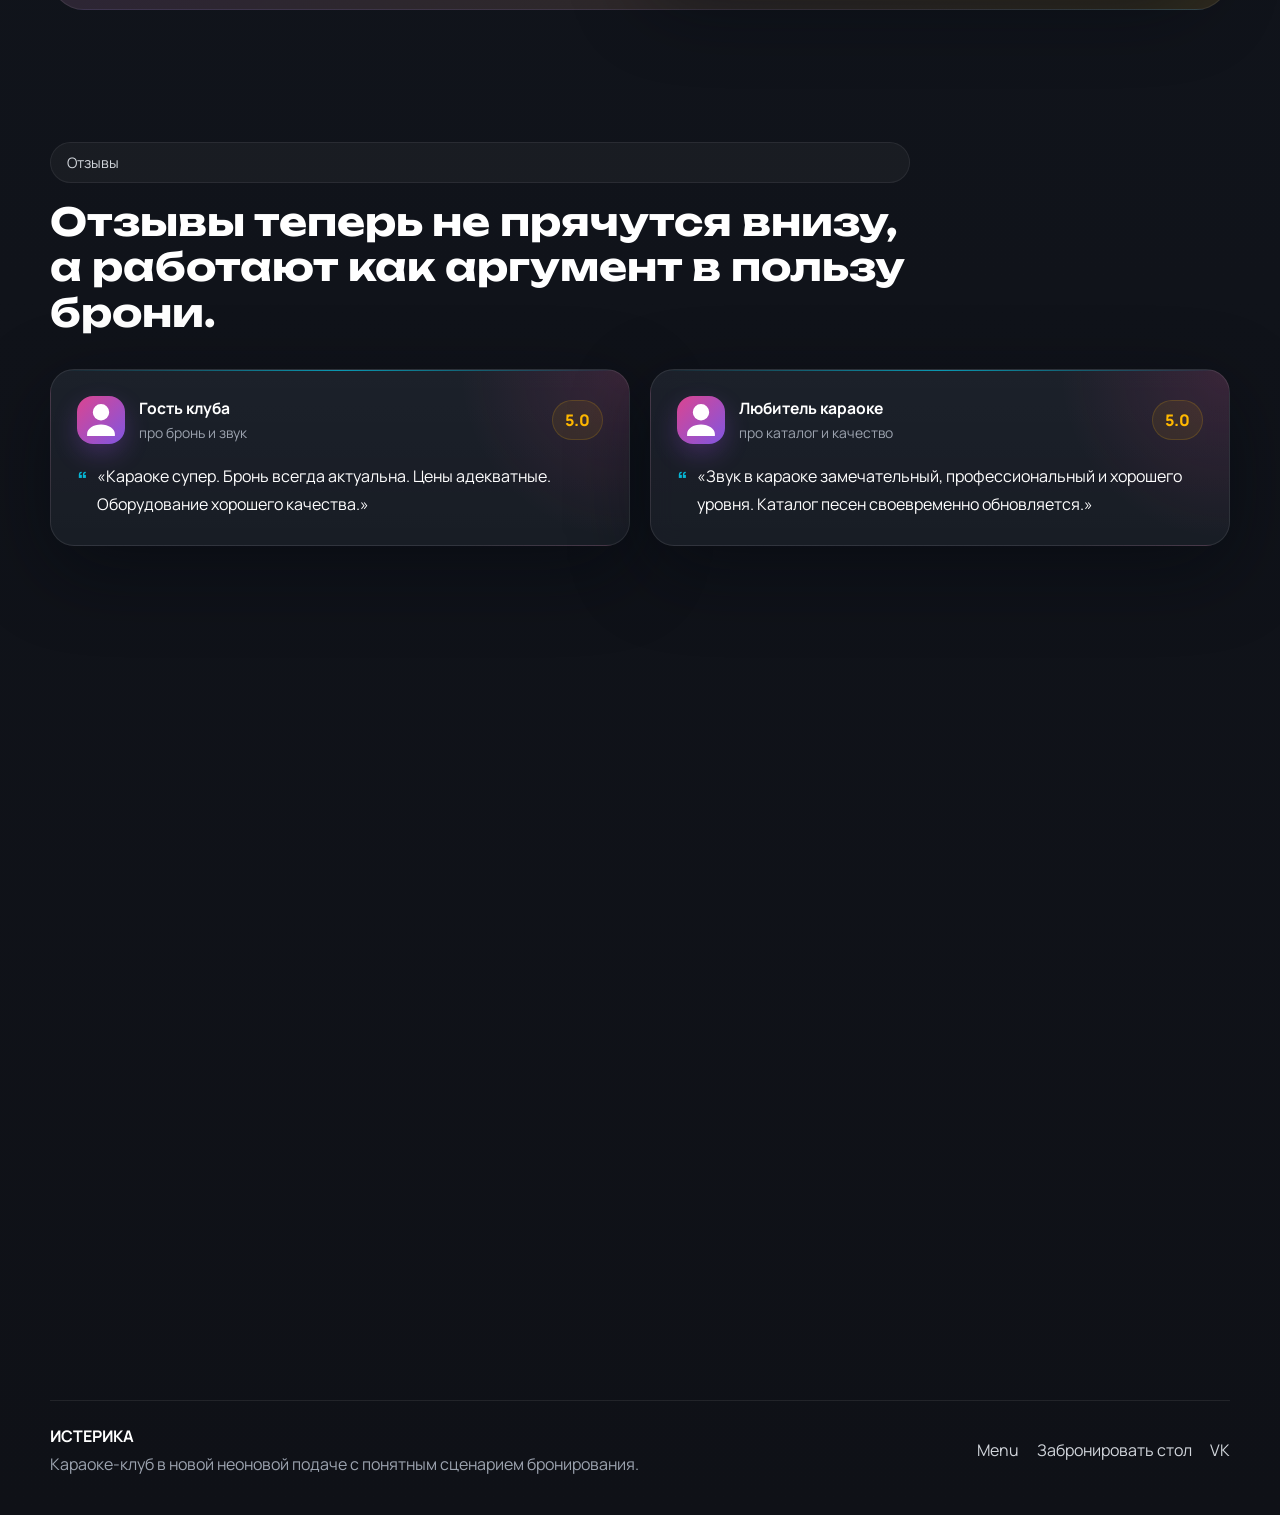
==== commit 7de83910: "Polish review avatars and add gallery assets" ====
--- a/index.html
+++ b/index.html
@@ -6,7 +6,7 @@
   <title>ИСТЕРИКА — караоке-клуб в Краснодаре</title>
   <meta
     name="description"
-    content="Новый визуальный формат караоке-клуба ИСТЕРИКА: общий зал, VIP-комнаты, бар, кухня, бронирование и меню."
+    content="Караоке-клуб ИСТЕРИКА в Краснодаре: бронирование столов и VIP-комнат, профессиональный звук, бар, кухня, живая атмосфера и работа до 6:00."
   >
   <link rel="preconnect" href="https://fonts.googleapis.com">
   <link rel="preconnect" href="https://fonts.gstatic.com" crossorigin>
@@ -34,12 +34,12 @@
         </button>
 
         <nav class="site-nav" id="site-nav">
-          <a href="#about">Атмосфера</a>
-          <a href="#spaces">Интерьер</a>
+          <a href="#about">Преимущества</a>
+          <a href="#spaces">Фото</a>
           <a href="menu.html">Menu</a>
           <a href="#reviews">Отзывы</a>
           <a href="#contact">Контакты</a>
-          <a class="button button-primary button-small" href="tel:+79180013810">Забронировать</a>
+          <a class="button button-primary button-small" href="tel:+79180013810">Забронировать стол</a>
         </nav>
       </div>
     </header>
@@ -54,44 +54,48 @@
               <span>Караоке-клуб в Краснодаре</span>
               <span>4.8 • 68 отзывов</span>
             </div>
-            <h1>Ночь, в которую хочется петь громче, оставаться дольше и бронировать заранее.</h1>
+            <h1>Забронируйте стол в ИСТЕРИКЕ сегодня.</h1>
             <p class="hero-text">
-              ИСТЕРИКА — это общий зал, VIP-комнаты, бар, кухня и неоновый интерьер, который
-              выглядит как начало хорошей истории уже с первого взгляда.
+              Общий зал и VIP-комнаты, профессиональный звук, бар и кухня, бесплатная бронь по телефону.
+              С первого экрана видно главное: здесь поют, отдыхают, собираются компанией и остаются до утра.
             </p>
 
             <div class="hero-actions">
-              <a class="button button-primary" href="tel:+79180013810">Позвонить и забронировать</a>
-              <a class="button button-secondary" href="menu.html">Открыть Menu</a>
-            </div>
-
-            <div class="hero-stats">
-              <article>
-                <strong>Бесплатно</strong>
-                <span>вход и исполнение песни</span>
-              </article>
-              <article>
-                <strong>от 1000 руб.</strong>
-                <span>VIP-комната до 6 человек / 1 час</span>
-              </article>
-              <article>
-                <strong>20:00–06:00</strong>
-                <span>пт–сб, до 04:00 в чт и вс</span>
-              </article>
+              <a class="button button-primary" href="tel:+79180013810">Забронировать стол</a>
+              <a class="button button-secondary" href="#spaces">Смотреть фото клуба</a>
             </div>
           </div>
 
           <div class="hero-visual reveal">
             <div class="hero-card hero-card-main">
-              <img src="assets/site/hero-lounge.jpg" alt="Неоновый зал ИСТЕРИКИ">
+              <img src="assets/site/guests-table.jpg" alt="Гости за столом в караоке-клубе ИСТЕРИКА">
             </div>
             <div class="hero-card hero-card-side">
-              <img src="assets/site/logo-blue.jpg" alt="Логотип караоке-клуба ИСТЕРИКА">
+              <img src="assets/site/stage-singer.jpg" alt="Выступление на сцене в клубе ИСТЕРИКА">
             </div>
             <div class="hero-float">
-              <span>Общий зал</span>
-              <strong>атмосфера + звук + свет</strong>
-            </div>
+              <span>Главный сценарий</span>
+              <strong>Забронировать стол за один звонок</strong>
+            </div>
+          </div>
+
+          <div class="hero-stats reveal">
+            <article>
+              <strong>Бесплатное бронирование</strong>
+              <span>звоните и занимайте удобный стол без лишних шагов</span>
+            </article>
+            <article>
+              <strong>Работаем до 06:00</strong>
+              <span>по пятницам и субботам, а в четверг и воскресенье до 04:00</span>
+            </article>
+            <article>
+              <strong>VIP-комнаты</strong>
+              <span>до 6 и до 15 человек, от 1000 руб. в час</span>
+            </article>
+            <article>
+              <strong>Красных Партизан, 136</strong>
+              <span>понятный адрес и быстрый сценарий бронирования</span>
+            </article>
           </div>
         </div>
       </section>
@@ -99,21 +103,21 @@
       <section class="signal-strip">
         <div class="container signal-grid reveal">
           <div>
-            <span class="signal-kicker">Сюда идут не за фоном</span>
-            <h2>Сайт теперь тоже должен продавать настроение, а не просто адрес и телефон.</h2>
+            <span class="signal-kicker">Почему решаются быстро</span>
+            <h2>За несколько секунд человек должен понять, что здесь можно провести сильный вечер без лишней суеты.</h2>
           </div>
           <div class="signal-points">
             <article>
-              <strong>VIP-комнаты</strong>
-              <p>Отдельные комнаты на 6 и 15 человек уже есть в текущем прайсе и вынесены в быстрый акцент.</p>
-            </article>
-            <article>
-              <strong>Быстрое решение</strong>
-              <p>Кнопка бронирования заметна сразу, чтобы пользователь не искал номер внизу страницы.</p>
-            </article>
-            <article>
-              <strong>Неоновый вайб</strong>
-              <p>Тёмный фон, фиолетовый свет, золотой CTA и интерьерные фото создают нужное ощущение вечера.</p>
+              <strong>Один главный призыв</strong>
+              <p>на всей странице повторяется одно и то же действие: забронировать стол, без распыления на лишние сценарии.</p>
+            </article>
+            <article>
+              <strong>Конкретная выгода</strong>
+              <p>работаем до 06:00, есть VIP-комнаты, бронь бесплатная, меню и цены вынесены отдельно и не мешают решению.</p>
+            </article>
+            <article>
+              <strong>Эмоции впереди меню</strong>
+              <p>сначала люди, сцена, неон и атмосфера, а уже потом прайс и подробности по кухне и бару.</p>
             </article>
           </div>
         </div>
@@ -122,30 +126,30 @@
       <section class="section" id="about">
         <div class="container">
           <div class="section-heading reveal">
-            <span class="section-tag">Атмосфера</span>
-            <h2>Тот самый набор, за который клуб и хвалят в отзывах</h2>
+            <span class="section-tag">Преимущества</span>
+            <h2>Выгода для гостя читается сразу, ещё до просмотра меню и цен.</h2>
           </div>
 
           <div class="feature-grid">
             <article class="feature-card reveal">
               <span class="feature-index">01</span>
-              <h3>Профессиональный звук</h3>
-              <p>Гости отдельно отмечают качество караоке, обновляемый каталог и звучание в зале.</p>
+              <h3>Быстрое бронирование</h3>
+              <p>номер виден в шапке, в первом экране, в блоке соцдоказательства, в контактах и в мобильной нижней кнопке.</p>
             </article>
             <article class="feature-card reveal">
               <span class="feature-index">02</span>
-              <h3>Уютные VIP-комнаты</h3>
-              <p>Отдельные комнаты помогают остаться своей компанией и не терять темп вечера.</p>
+              <h3>Работаем до 06:00</h3>
+              <p>если цель не просто поужинать, а провести ночь в клубном ритме, это преимущество видно сразу.</p>
             </article>
             <article class="feature-card reveal">
               <span class="feature-index">03</span>
-              <h3>Бар и кухня</h3>
-              <p>На действующем сайте уже есть полноценное меню: коктейли, вино, закуски, горячие блюда и десерты.</p>
+              <h3>VIP-комнаты для компаний</h3>
+              <p>есть отдельные комнаты на 6 и 15 человек, чтобы отдыхать своей компанией без чужого шума.</p>
             </article>
             <article class="feature-card reveal">
               <span class="feature-index">04</span>
-              <h3>Прямой сценарий бронирования</h3>
-              <p>Без лишних кликов: увидеть клуб, открыть Menu, позвонить и занять лучший слот.</p>
+              <h3>Профессиональный звук</h3>
+              <p>именно качество караоке и обновляемый каталог гости регулярно отмечают в отзывах.</p>
             </article>
           </div>
         </div>
@@ -154,40 +158,40 @@
       <section class="section section-gallery" id="spaces">
         <div class="container">
           <div class="section-heading reveal">
-            <span class="section-tag">Интерьер</span>
-            <h2>Лучшие кадры оставлены, чтобы продавать клуб ещё до первого визита</h2>
+            <span class="section-tag">Фото</span>
+            <h2>Сначала показываем атмосферу: интерьер, сцену, людей и настроение вечера.</h2>
           </div>
 
           <div class="gallery-layout">
             <article class="gallery-feature reveal">
-              <img src="assets/site/main-hall.jpg" alt="Главный зал клуба ИСТЕРИКА">
+              <img src="assets/site/party-stage.jpg" alt="Сцена и гости в караоке-клубе ИСТЕРИКА">
               <div class="gallery-copy">
-                <span>Главный зал</span>
-                <h3>Неоновый центр вечера</h3>
-                <p>Большой зал с фиолетово-синим светом и открытой сценой для самого громкого настроения.</p>
+                <span>Сцена + гости</span>
+                <h3>Здесь видно не просто помещение, а сам вечер.</h3>
+                <p>Живые кадры со светом, сценой и людьми продают атмосферу намного лучше, чем абстрактное описание клуба.</p>
               </div>
             </article>
 
             <div class="gallery-stack">
               <article class="mini-shot reveal">
-                <img src="assets/site/vip-blue.jpg" alt="VIP-комната с синим светом">
+                <img src="assets/site/main-hall.jpg" alt="Главный зал клуба ИСТЕРИКА">
                 <div>
-                  <strong>VIP room blue</strong>
-                  <span>спокойнее, камернее, ближе к своей компании</span>
+                  <strong>Интерьер</strong>
+                  <span>неоновый зал с яркой посадкой, сценой и читаемым клубным вайбом уже на первом просмотре</span>
                 </div>
               </article>
               <article class="mini-shot reveal">
-                <img src="assets/site/vip-pink.jpg" alt="VIP-комната с розовым акцентом">
+                <img src="assets/site/guests-table.jpg" alt="Гости клуба ИСТЕРИКА">
                 <div>
-                  <strong>VIP room pink</strong>
-                  <span>мягкий свет, графичный интерьер и эффектная геометрия</span>
+                  <strong>Люди</strong>
+                  <span>сразу понятно, что сюда приходят компанией, общаются, поют и остаются на полноценный вечер</span>
                 </div>
               </article>
               <article class="mini-shot reveal">
-                <img src="assets/site/vip-dark.jpg" alt="Тёмная VIP-комната">
+                <img src="assets/site/vip-blue.jpg" alt="VIP-комната в клубе ИСТЕРИКА">
                 <div>
-                  <strong>VIP room dark</strong>
-                  <span>отдельная посадка и приватный ритм вечера</span>
+                  <strong>VIP-комнаты</strong>
+                  <span>для тех, кому нужен свой темп, отдельный звук и более приватный формат отдыха</span>
                 </div>
               </article>
             </div>
@@ -195,10 +199,46 @@
 
           <div class="mosaic-grid">
             <article class="mosaic-card reveal">
-              <img src="assets/site/vip-wide.jpg" alt="Просторная комната клуба">
+              <img src="assets/site/stage-singer.jpg" alt="Певец на сцене в клубе ИСТЕРИКА">
             </article>
             <article class="mosaic-card reveal">
-              <img src="assets/site/art-wall.jpg" alt="Красная интерьерная стена клуба">
+              <img src="assets/site/hero-lounge.jpg" alt="Атмосфера неонового зала клуба ИСТЕРИКА">
+            </article>
+          </div>
+        </div>
+      </section>
+
+      <section class="section section-proof">
+        <div class="container proof-layout reveal">
+          <div class="proof-copy">
+            <span class="section-tag">Соцдоказательство</span>
+            <h2>Отзывы, фото гостей и соцсети теперь помогают дожать решение о бронировании.</h2>
+            <p>
+              Для клуба это критично: гость должен увидеть, что место уже нравится другим людям.
+              Поэтому рейтинг, отзывы, фото и ссылка на сообщество собраны рядом с главным призывом.
+            </p>
+            <div class="proof-actions">
+              <a class="button button-primary" href="tel:+79180013810">Забронировать стол</a>
+              <a class="button button-secondary" href="https://vk.com/isterikakrd" target="_blank" rel="noreferrer">Смотреть VK</a>
+            </div>
+          </div>
+
+          <div class="proof-grid">
+            <article class="proof-card">
+              <strong>4.8 / 5</strong>
+              <span>средний рейтинг по отзывам гостей</span>
+            </article>
+            <article class="proof-card">
+              <strong>68 отзывов</strong>
+              <span>уже есть достаточный сигнал доверия для новой аудитории</span>
+            </article>
+            <article class="proof-card">
+              <strong>Живые фото</strong>
+              <span>на странице есть интерьер, сцена, люди и атмосфера, а не только пустые залы</span>
+            </article>
+            <article class="proof-card">
+              <strong>VK</strong>
+              <span>соцсеть и контакты открываются в один клик, без поиска по странице</span>
             </article>
           </div>
         </div>
@@ -209,29 +249,32 @@
           <div class="menu-preview-frame reveal">
             <div class="menu-preview-copy">
               <span class="section-tag">Menu</span>
-              <h2>Отдельная вкладка с действующим прайсом уже внутри нового сайта</h2>
+              <h2>Меню и цены вынесены ниже, чтобы не мешать главному решению о бронировании.</h2>
               <p>
-                Я не добавлял новую информацию: в отдельную страницу перенесены существующие цены на
-                караоке, алкоголь, коктейли, закуски, горячие блюда и десерты.
+                Первым экраном теперь продаётся сам вечер, а не прайс. Но если гость хочет быстро сверить стоимость,
+                отдельная страница с меню и категориями уже готова внутри сайта.
               </p>
-              <a class="button button-primary" href="menu.html">Смотреть полный прайс</a>
+              <div class="hero-actions menu-preview-actions">
+                <a class="button button-primary" href="tel:+79180013810">Забронировать стол</a>
+                <a class="button button-secondary" href="menu.html">Открыть Menu</a>
+              </div>
             </div>
 
             <div class="menu-preview-cards">
               <article class="preview-card">
                 <span class="preview-tag">Караоке</span>
                 <h3>Вход бесплатный</h3>
-                <p>Исполнение песни — бесплатно, по очереди столов.</p>
+                <p>исполнение песен бесплатно, по очереди столов.</p>
               </article>
               <article class="preview-card">
-                <span class="preview-tag">Лонги</span>
-                <h3>от 700 руб.</h3>
-                <p>Лавандовый джин-тоник, Лонг Айленд Айс Ти, Зелёная фея и другие позиции.</p>
+                <span class="preview-tag">Бар</span>
+                <h3>Коктейли и лонги</h3>
+                <p>в отдельном меню собраны актуальные позиции по алкоголю, лонгам и классике бара.</p>
               </article>
               <article class="preview-card">
                 <span class="preview-tag">Кухня</span>
-                <h3>от 350 руб.</h3>
-                <p>Салаты, горячие закуски, паста, фетучини, десерты и блюда под компанию.</p>
+                <h3>Закуски и горячее</h3>
+                <p>гость может быстро перейти в меню и посмотреть салаты, пасту, горячее и десерты.</p>
               </article>
             </div>
           </div>
@@ -242,14 +285,18 @@
         <div class="container">
           <div class="section-heading reveal">
             <span class="section-tag">Отзывы</span>
-            <h2>Позитивные сигналы уже были на старом сайте. Теперь они встроены в нормальную подачу.</h2>
+            <h2>Отзывы теперь не прячутся внизу, а работают как аргумент в пользу брони.</h2>
           </div>
 
           <div class="review-grid">
             <article class="review-card reveal">
               <div class="review-top">
                 <div class="review-user">
-                  <span class="review-avatar">А</span>
+                  <span class="review-avatar" aria-hidden="true">
+                    <svg viewBox="0 0 24 24" focusable="false">
+                      <path d="M12 12.2a4.1 4.1 0 1 0-4.1-4.1 4.1 4.1 0 0 0 4.1 4.1Zm0 2.05c-3.83 0-6.95 2.13-6.95 4.75V20h13.9v-.99c0-2.62-3.12-4.76-6.95-4.76Z"></path>
+                    </svg>
+                  </span>
                   <div>
                     <strong>Гость клуба</strong>
                     <span>про бронь и звук</span>
@@ -262,7 +309,11 @@
             <article class="review-card reveal">
               <div class="review-top">
                 <div class="review-user">
-                  <span class="review-avatar">М</span>
+                  <span class="review-avatar" aria-hidden="true">
+                    <svg viewBox="0 0 24 24" focusable="false">
+                      <path d="M12 12.2a4.1 4.1 0 1 0-4.1-4.1 4.1 4.1 0 0 0 4.1 4.1Zm0 2.05c-3.83 0-6.95 2.13-6.95 4.75V20h13.9v-.99c0-2.62-3.12-4.76-6.95-4.76Z"></path>
+                    </svg>
+                  </span>
                   <div>
                     <strong>Любитель караоке</strong>
                     <span>про каталог и качество</span>
@@ -275,7 +326,11 @@
             <article class="review-card reveal">
               <div class="review-top">
                 <div class="review-user">
-                  <span class="review-avatar">В</span>
+                  <span class="review-avatar" aria-hidden="true">
+                    <svg viewBox="0 0 24 24" focusable="false">
+                      <path d="M12 12.2a4.1 4.1 0 1 0-4.1-4.1 4.1 4.1 0 0 0 4.1 4.1Zm0 2.05c-3.83 0-6.95 2.13-6.95 4.75V20h13.9v-.99c0-2.62-3.12-4.76-6.95-4.76Z"></path>
+                    </svg>
+                  </span>
                   <div>
                     <strong>Вечер на двоих</strong>
                     <span>про сервис и атмосферу</span>
@@ -288,7 +343,11 @@
             <article class="review-card reveal">
               <div class="review-top">
                 <div class="review-user">
-                  <span class="review-avatar">VIP</span>
+                  <span class="review-avatar" aria-hidden="true">
+                    <svg viewBox="0 0 24 24" focusable="false">
+                      <path d="M12 12.2a4.1 4.1 0 1 0-4.1-4.1 4.1 4.1 0 0 0 4.1 4.1Zm0 2.05c-3.83 0-6.95 2.13-6.95 4.75V20h13.9v-.99c0-2.62-3.12-4.76-6.95-4.76Z"></path>
+                    </svg>
+                  </span>
                   <div>
                     <strong>Отдельная комната</strong>
                     <span>про приватный формат</span>
@@ -306,13 +365,13 @@
         <div class="container contact-layout reveal">
           <div class="contact-copy">
             <span class="section-tag">Бронирование</span>
-            <h2>Чем меньше трения перед звонком, тем выше шанс, что гость доедет именно сюда.</h2>
+            <h2>Весь сайт ведёт к одному действию: забронировать стол на этот вечер.</h2>
             <p>
-              Новая главная ведёт к одному простому действию: быстро открыть меню, увидеть атмосферу и
-              позвонить, пока свободен нужный зал или VIP-комната.
+              На мобильной версии кнопка бронирования видна сразу и повторяется внизу экрана.
+              Это убирает лишние касания и помогает не терять бронь на смартфоне.
             </p>
             <div class="contact-actions">
-              <a class="button button-primary" href="tel:+79180013810">+7 (918) 001-38-10</a>
+              <a class="button button-primary" href="tel:+79180013810">Забронировать стол</a>
               <a class="button button-secondary" href="https://vk.com/isterikakrd" target="_blank" rel="noreferrer">VK сообщества</a>
             </div>
           </div>
@@ -341,17 +400,21 @@
       <div class="container footer-row">
         <div>
           <strong>ИСТЕРИКА</strong>
-          <span>Караоке-клуб в новой неоновой подаче.</span>
+          <span>Караоке-клуб в новой неоновой подаче с понятным сценарием бронирования.</span>
         </div>
         <div class="footer-links">
           <a href="menu.html">Menu</a>
-          <a href="tel:+79180013810">Позвонить</a>
+          <a href="tel:+79180013810">Забронировать стол</a>
           <a href="https://vk.com/isterikakrd" target="_blank" rel="noreferrer">VK</a>
         </div>
       </div>
     </footer>
   </div>
 
+  <div class="mobile-cta">
+    <a class="button button-primary" href="tel:+79180013810">Забронировать стол</a>
+  </div>
+
   <script src="site.js"></script>
 </body>
 </html>
--- a/styles.css
+++ b/styles.css
@@ -34,8 +34,8 @@
   color: var(--text);
   font-family: "Manrope", sans-serif;
   background:
-    radial-gradient(circle at top left, rgba(139, 92, 246, 0.2), transparent 28%),
-    radial-gradient(circle at 85% 14%, rgba(236, 72, 153, 0.15), transparent 20%),
+    linear-gradient(135deg, rgba(139, 92, 246, 0.16), transparent 32%),
+    linear-gradient(225deg, rgba(236, 72, 153, 0.12), transparent 28%),
     linear-gradient(180deg, #0f1117 0%, #121720 42%, #0f1117 100%);
 }
 
@@ -192,7 +192,7 @@
 .hero,
 .menu-hero {
   position: relative;
-  padding: 72px 0 24px;
+  padding: 64px 0 24px;
 }
 
 .hero-grid,
@@ -231,6 +231,11 @@
   line-height: 1.03;
 }
 
+.hero h1 {
+  max-width: 15ch;
+  font-size: clamp(2.55rem, 5.2vw, 4.7rem);
+}
+
 .hero-text,
 .menu-hero-copy p {
   max-width: 58ch;
@@ -249,8 +254,9 @@
 
 .hero-stats {
   display: grid;
-  grid-template-columns: repeat(3, minmax(0, 1fr));
+  grid-template-columns: repeat(4, minmax(0, 1fr));
   gap: 14px;
+  grid-column: 1 / -1;
   margin-top: 34px;
 }
 
@@ -343,25 +349,7 @@
 }
 
 .hero-orb {
-  position: absolute;
-  width: 32vw;
-  height: 32vw;
-  border-radius: 50%;
-  filter: blur(44px);
-  opacity: 0.24;
-  pointer-events: none;
-}
-
-.hero-orb-left {
-  top: 40px;
-  left: -8vw;
-  background: radial-gradient(circle, rgba(168, 85, 247, 0.95), transparent 68%);
-}
-
-.hero-orb-right {
-  right: -6vw;
-  bottom: 30px;
-  background: radial-gradient(circle, rgba(6, 182, 212, 0.9), transparent 66%);
+  display: none;
 }
 
 .signal-strip,
@@ -493,11 +481,15 @@
   height: 48px;
   flex: 0 0 48px;
   border-radius: 16px;
-  font-family: "Unbounded", sans-serif;
-  font-size: 0.82rem;
-  color: var(--text);
   background: linear-gradient(135deg, rgba(236, 72, 153, 0.92), rgba(139, 92, 246, 0.9));
   box-shadow: 0 10px 24px rgba(168, 85, 247, 0.24);
+}
+
+.review-avatar svg {
+  display: block;
+  width: 100%;
+  height: 100%;
+  fill: var(--text);
 }
 
 .review-user strong,
@@ -642,6 +634,79 @@
   border: 1px solid rgba(255, 255, 255, 0.08);
 }
 
+.proof-layout {
+  display: grid;
+  grid-template-columns: minmax(0, 1fr) minmax(360px, 0.9fr);
+  gap: 24px;
+  align-items: stretch;
+  padding: 32px;
+  border-radius: 34px;
+  background:
+    linear-gradient(135deg, rgba(255, 184, 0, 0.12), rgba(6, 182, 212, 0.09)),
+    rgba(255, 255, 255, 0.03);
+  border: 1px solid rgba(255, 255, 255, 0.08);
+}
+
+.proof-copy {
+  display: flex;
+  flex-direction: column;
+  justify-content: center;
+}
+
+.proof-copy h2 {
+  margin: 18px 0 14px;
+  font-family: "Unbounded", sans-serif;
+  font-size: clamp(1.8rem, 3vw, 3rem);
+  line-height: 1.18;
+}
+
+.proof-copy p {
+  margin: 0;
+  max-width: 62ch;
+  color: var(--muted);
+  line-height: 1.72;
+}
+
+.proof-actions {
+  display: flex;
+  flex-wrap: wrap;
+  gap: 14px;
+  margin-top: 28px;
+}
+
+.proof-grid {
+  display: grid;
+  grid-template-columns: repeat(2, minmax(0, 1fr));
+  gap: 16px;
+}
+
+.proof-card {
+  display: grid;
+  align-content: end;
+  min-height: 170px;
+  padding: 22px;
+  border-radius: 24px;
+  background:
+    linear-gradient(180deg, rgba(255, 255, 255, 0.06), rgba(255, 255, 255, 0.02)),
+    var(--panel);
+  border: 1px solid var(--line);
+  box-shadow: var(--shadow);
+}
+
+.proof-card strong {
+  display: block;
+  margin-bottom: 10px;
+  color: var(--gold);
+  font-family: "Unbounded", sans-serif;
+  font-size: clamp(1.35rem, 2.5vw, 2.35rem);
+  line-height: 1.1;
+}
+
+.proof-card span {
+  color: var(--muted);
+  line-height: 1.55;
+}
+
 .menu-preview-frame {
   display: grid;
   grid-template-columns: 1fr 1fr;
@@ -883,6 +948,10 @@
   display: none !important;
 }
 
+.mobile-cta {
+  display: none;
+}
+
 .reveal {
   opacity: 0;
   transform: translateY(26px);
@@ -903,6 +972,7 @@
   .menu-preview-frame,
   .contact-layout,
   .gallery-layout,
+  .proof-layout,
   .feature-grid,
   .review-grid {
     grid-template-columns: 1fr;
@@ -922,14 +992,23 @@
   }
 
   .hero-stats,
-  .menu-items {
+  .menu-items,
+  .proof-grid {
     grid-template-columns: 1fr;
+  }
+
+  .hero-stats {
+    margin-top: 10px;
   }
 }
 
 @media (max-width: 820px) {
   .nav-row {
     min-height: 76px;
+  }
+
+  body {
+    padding-bottom: 86px;
   }
 
   .menu-toggle {
@@ -957,9 +1036,29 @@
     display: flex;
   }
 
+  .mobile-cta {
+    position: fixed;
+    right: 14px;
+    bottom: 14px;
+    left: 14px;
+    z-index: 60;
+    display: block;
+    padding: 10px;
+    border-radius: 24px;
+    background: rgba(10, 12, 19, 0.78);
+    border: 1px solid rgba(255, 255, 255, 0.1);
+    box-shadow: 0 18px 50px rgba(5, 8, 15, 0.52);
+    backdrop-filter: blur(18px);
+  }
+
+  .mobile-cta .button {
+    width: 100%;
+    min-height: 58px;
+  }
+
   .hero,
   .menu-hero {
-    padding-top: 44px;
+    padding-top: 34px;
   }
 
   .hero-visual {
@@ -994,7 +1093,7 @@
 @media (max-width: 560px) {
   .hero h1,
   .menu-hero h1 {
-    max-width: 9ch;
+    max-width: 12ch;
     font-size: clamp(1.7rem, 8.8vw, 2.65rem);
     line-height: 1.06;
   }
@@ -1002,6 +1101,10 @@
   .button,
   .button-small {
     width: 100%;
+  }
+
+  .hero .hero-actions .button-secondary {
+    display: none;
   }
 
   .hero-text,
@@ -1021,6 +1124,8 @@
 
   .feature-card,
   .review-card,
+  .proof-layout,
+  .proof-card,
   .preview-card,
   .menu-section,
   .contact-card,
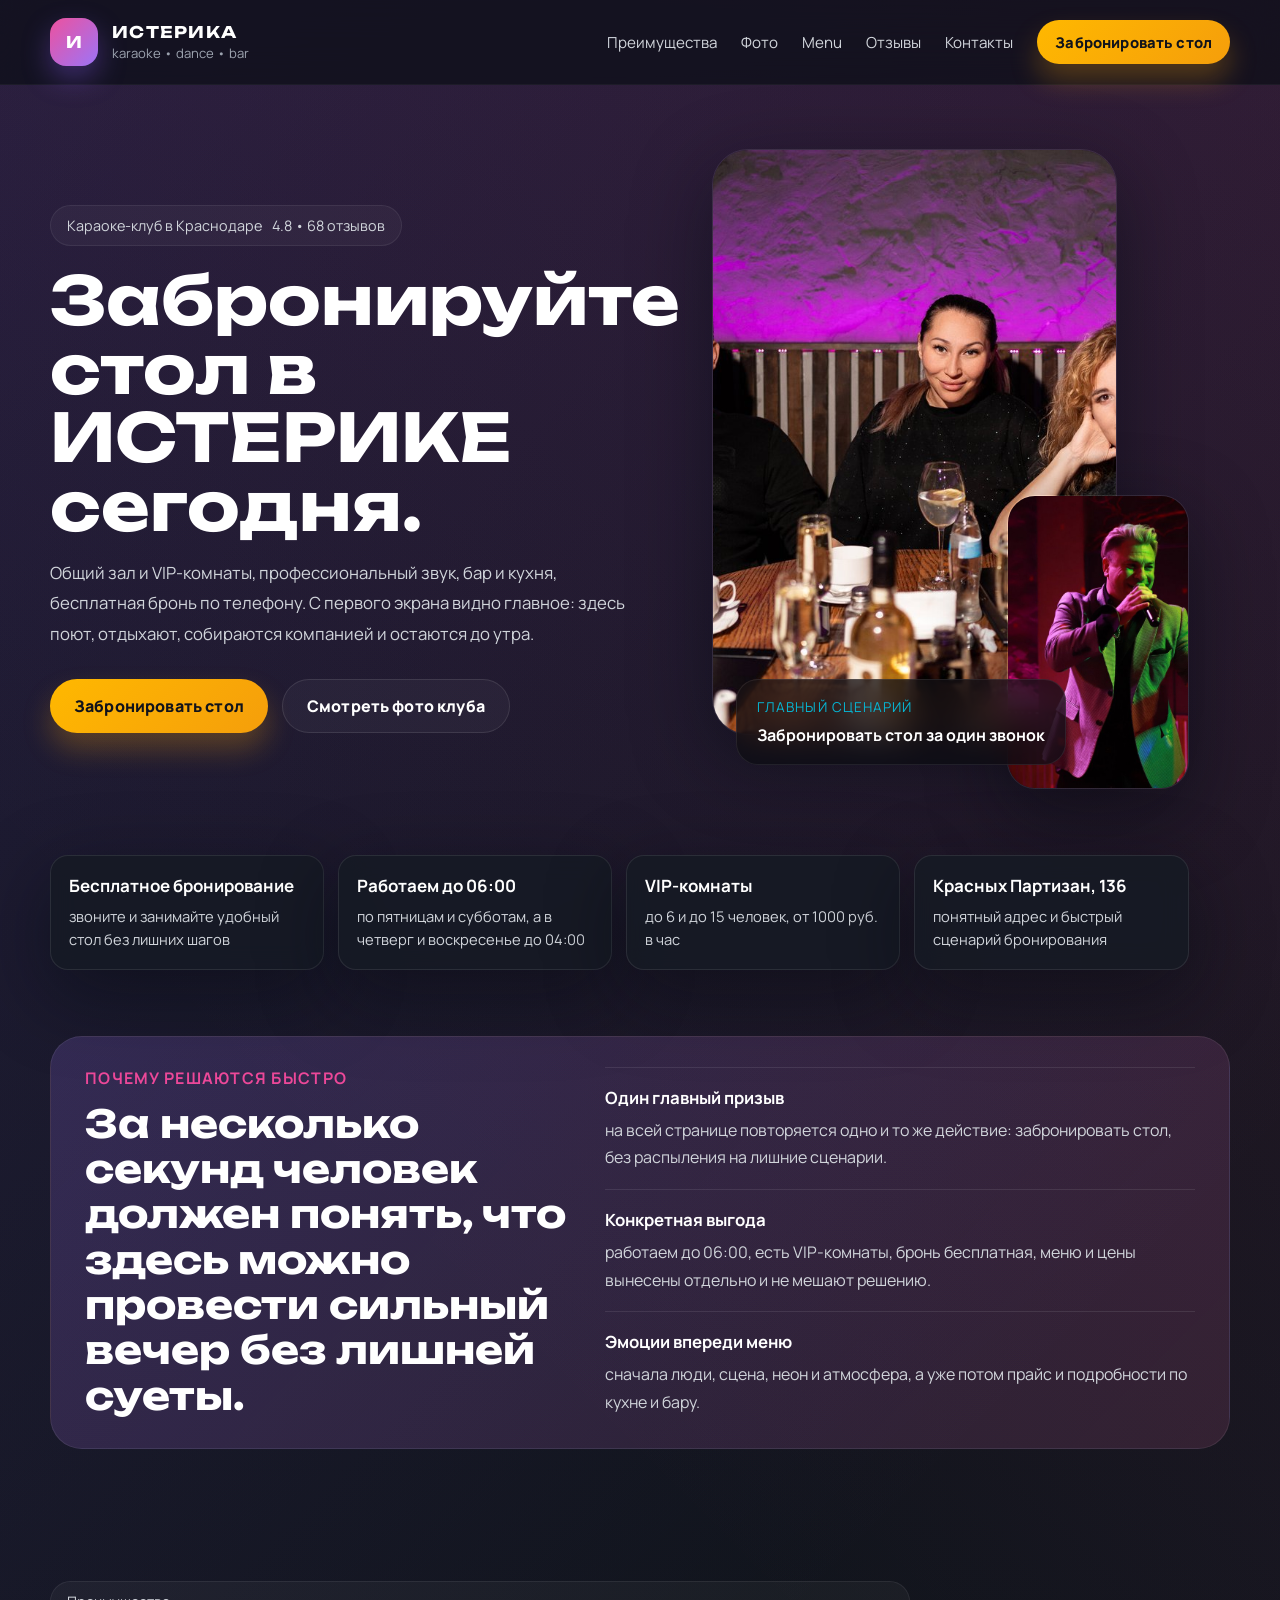
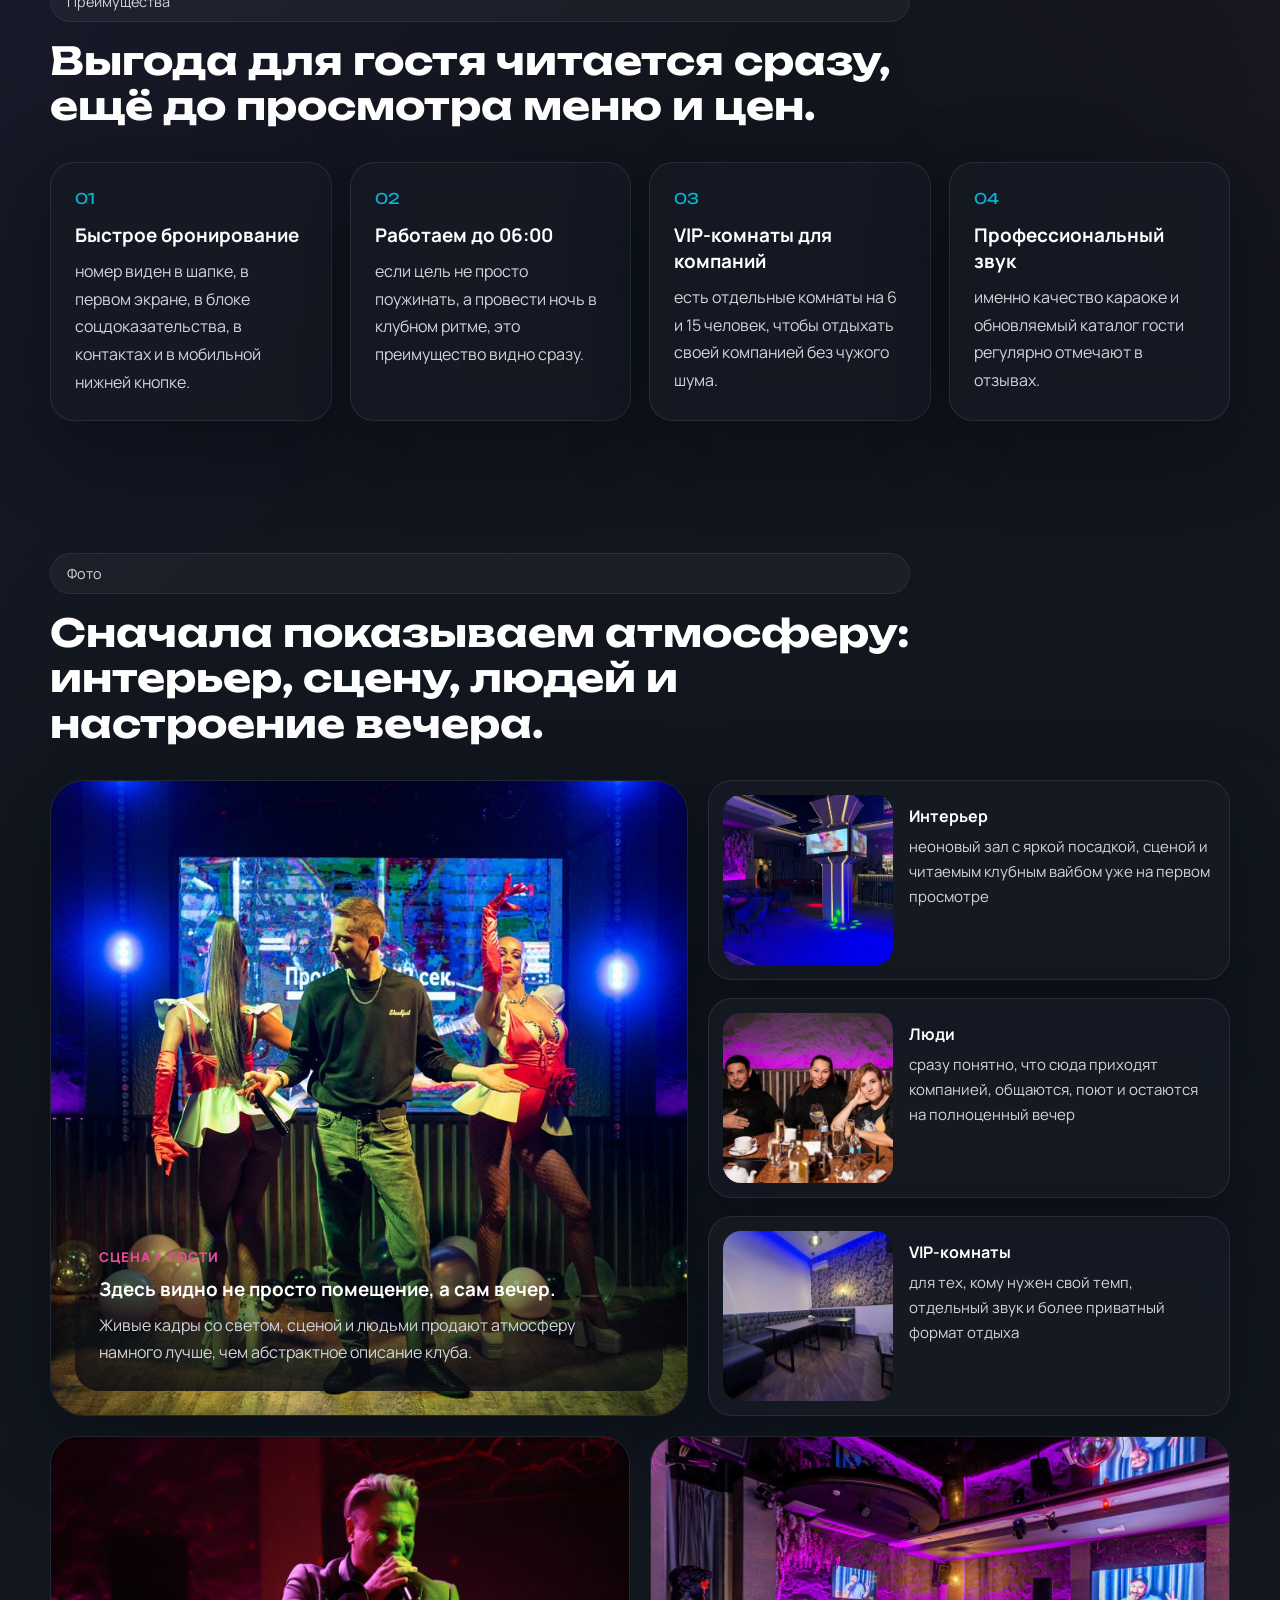
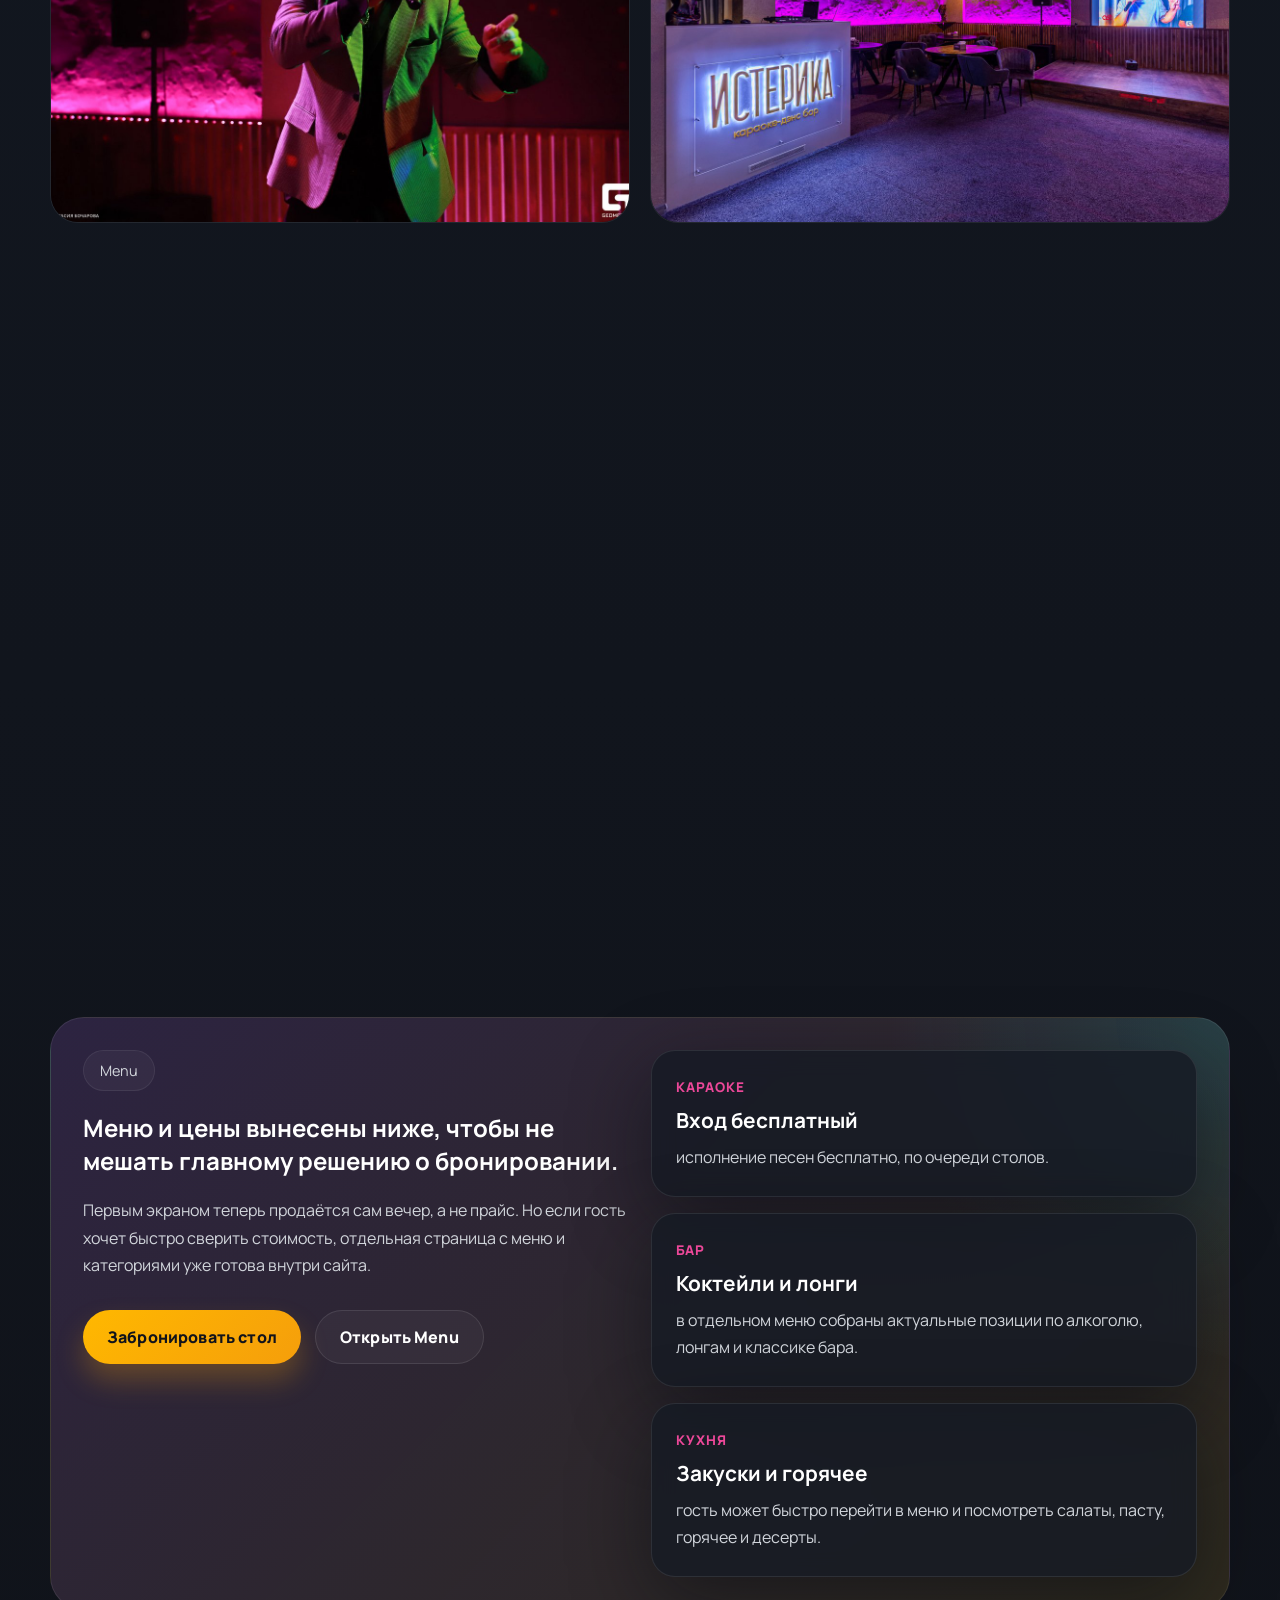
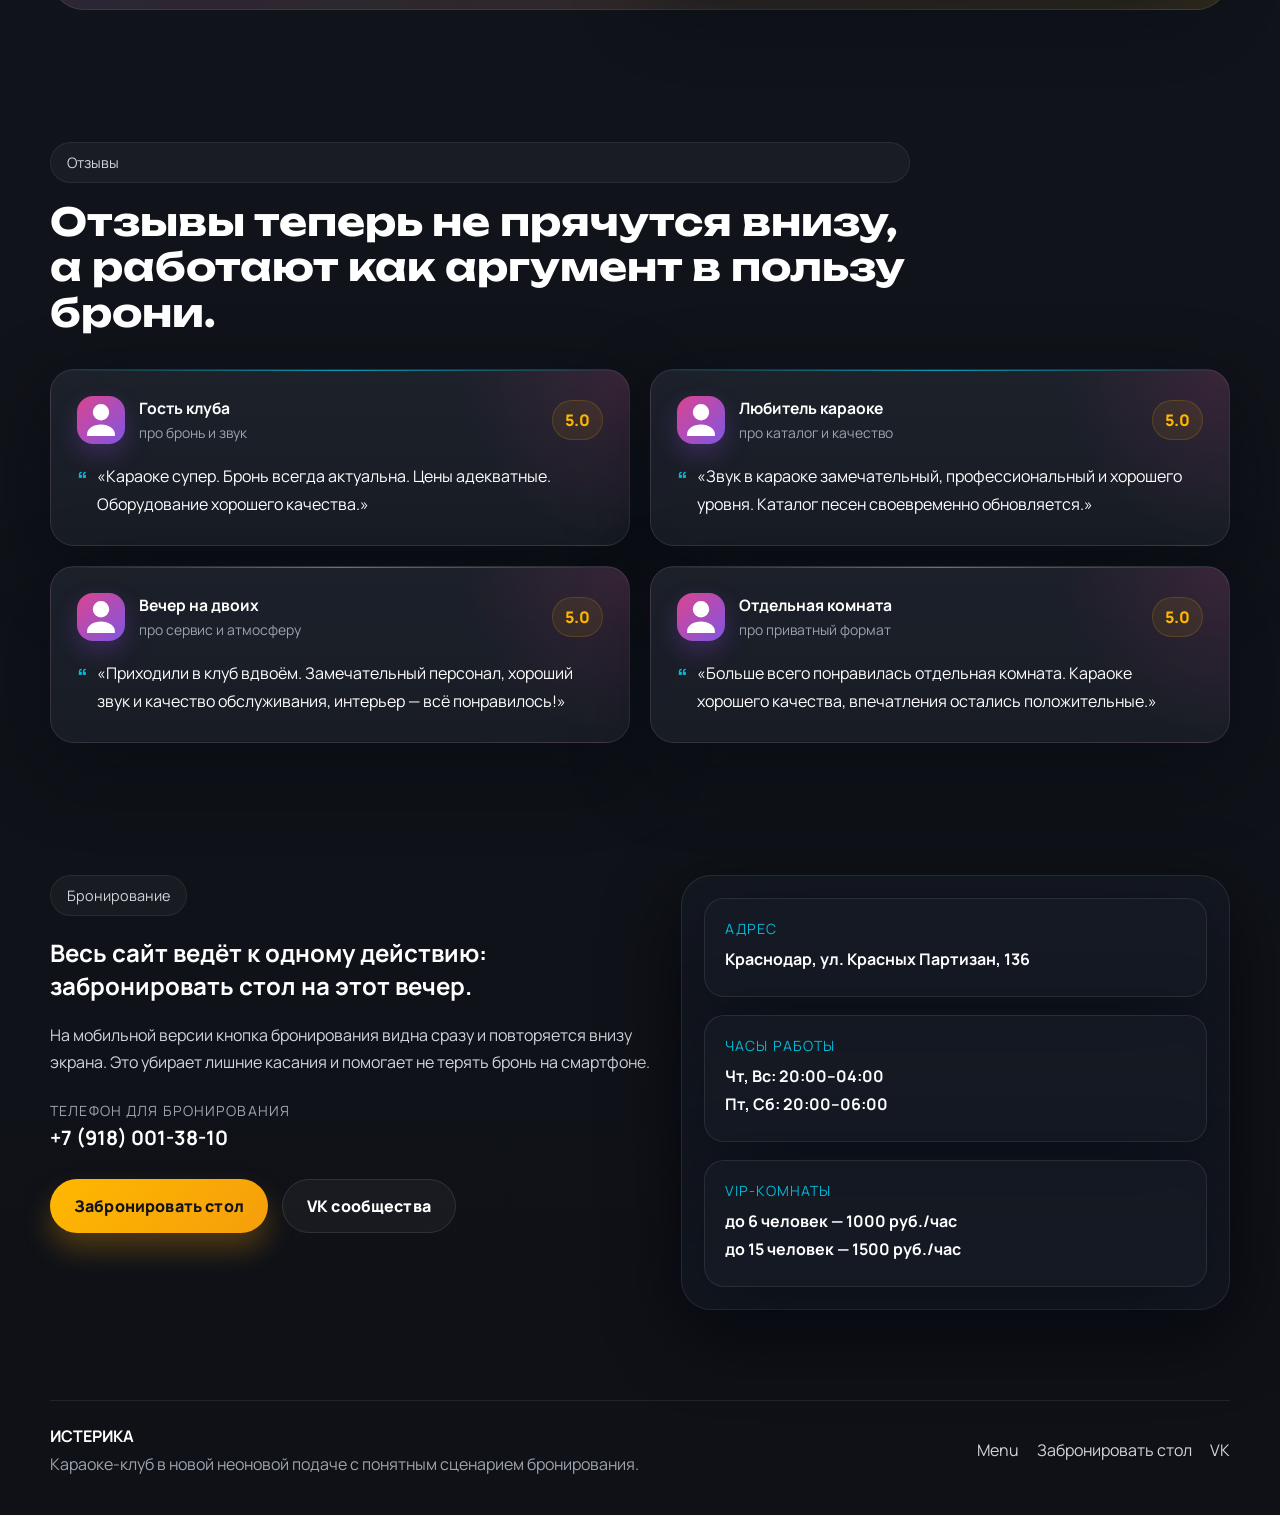
==== commit 3331e870: "Add visible phone text in contacts" ====
--- a/index.html
+++ b/index.html
@@ -370,6 +370,10 @@
               На мобильной версии кнопка бронирования видна сразу и повторяется внизу экрана.
               Это убирает лишние касания и помогает не терять бронь на смартфоне.
             </p>
+            <div class="contact-phone-text">
+              <span>Телефон для бронирования</span>
+              <strong>+7 (918) 001-38-10</strong>
+            </div>
             <div class="contact-actions">
               <a class="button button-primary" href="tel:+79180013810">Забронировать стол</a>
               <a class="button button-secondary" href="https://vk.com/isterikakrd" target="_blank" rel="noreferrer">VK сообщества</a>
--- a/styles.css
+++ b/styles.css
@@ -252,6 +252,24 @@
   margin-top: 30px;
 }
 
+.contact-phone-text {
+  display: grid;
+  gap: 6px;
+  margin-top: 24px;
+}
+
+.contact-phone-text span {
+  color: var(--muted-strong);
+  font-size: 0.88rem;
+  text-transform: uppercase;
+  letter-spacing: 0.08em;
+}
+
+.contact-phone-text strong {
+  font-size: 1.24rem;
+  line-height: 1.2;
+}
+
 .hero-stats {
   display: grid;
   grid-template-columns: repeat(4, minmax(0, 1fr));
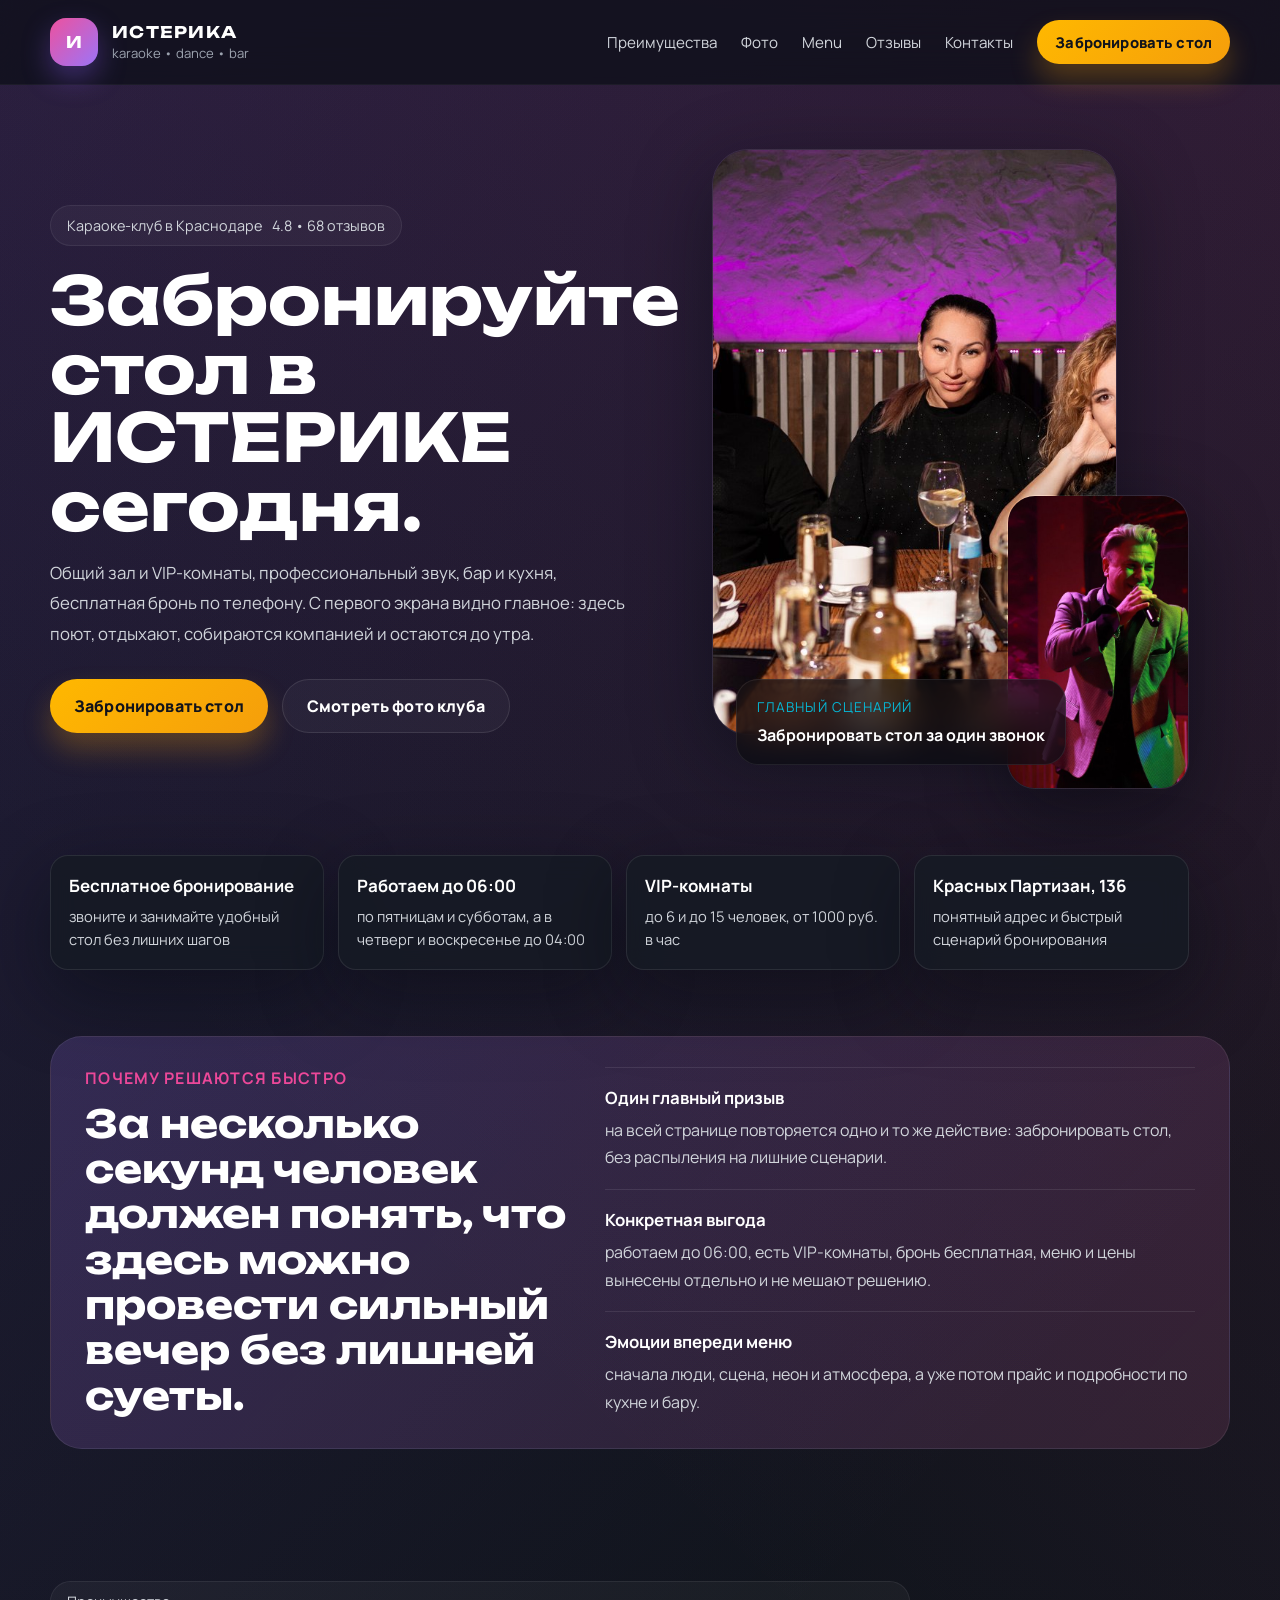
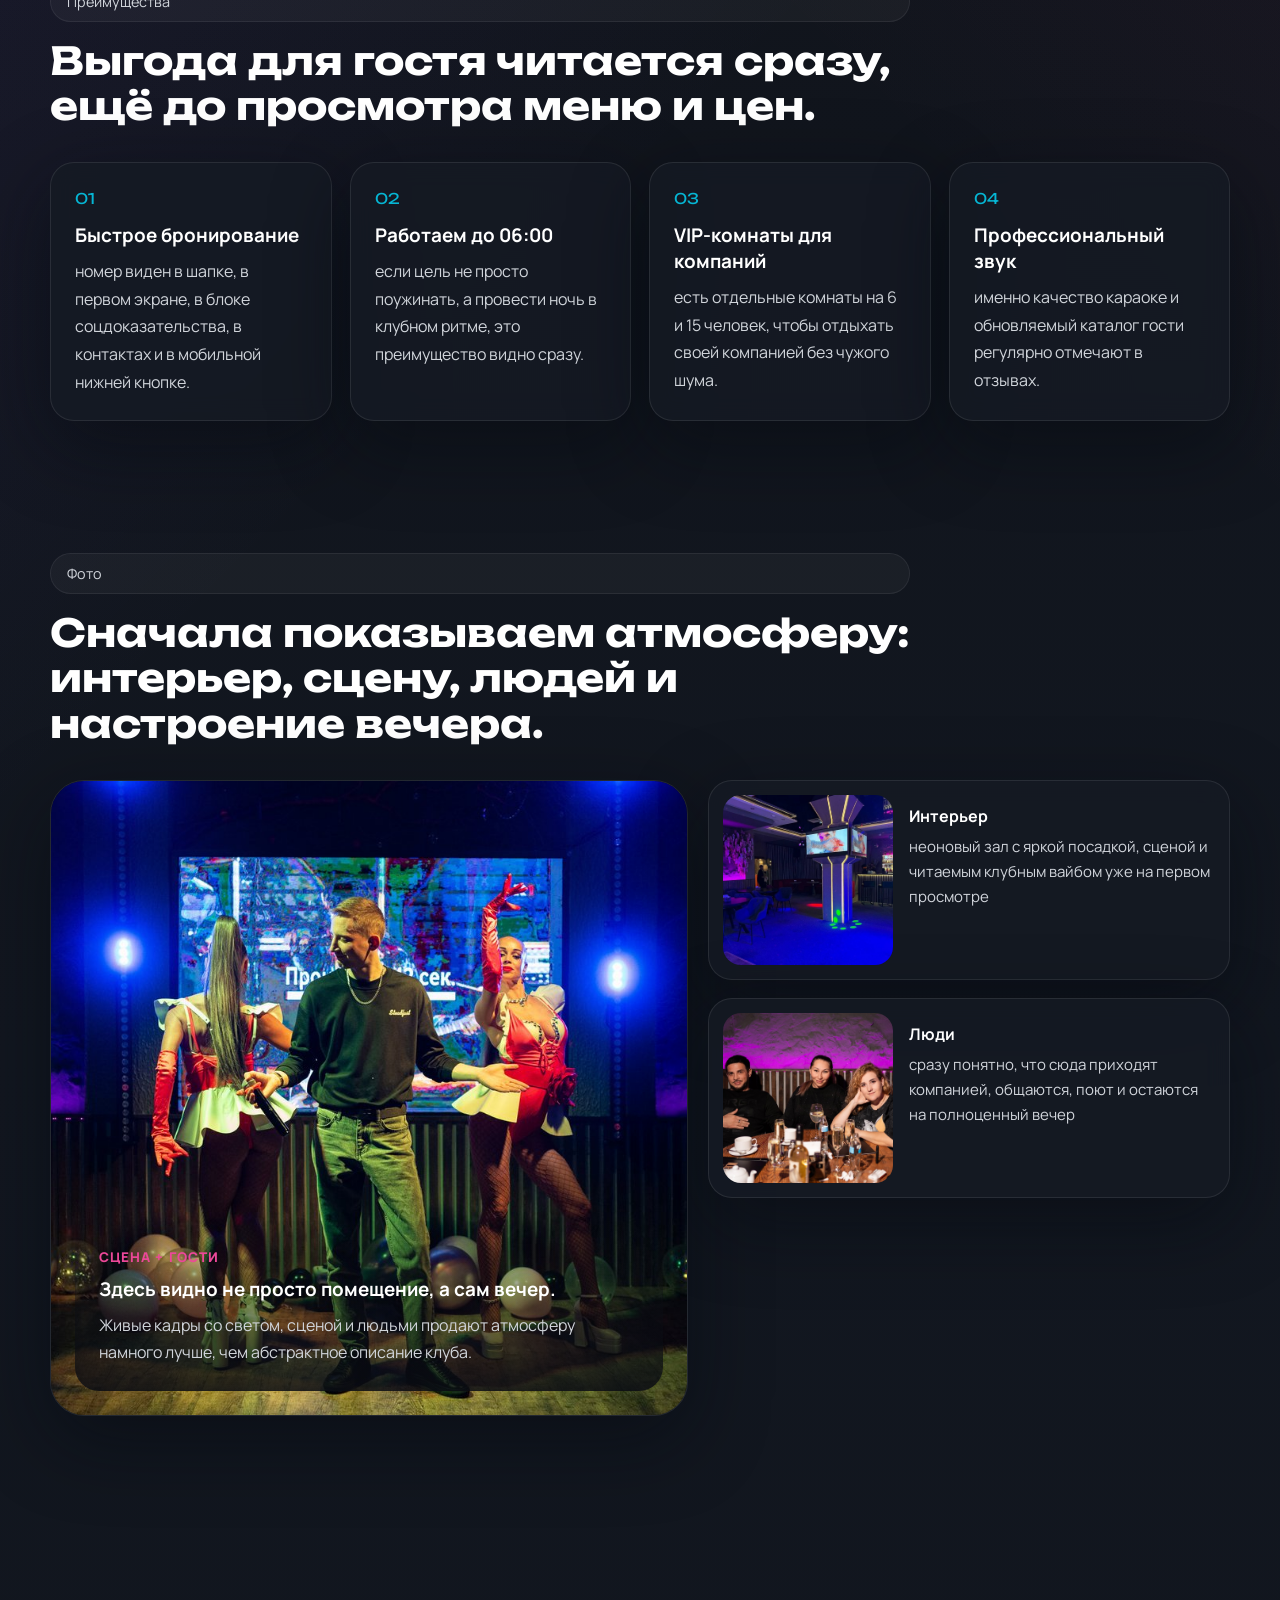
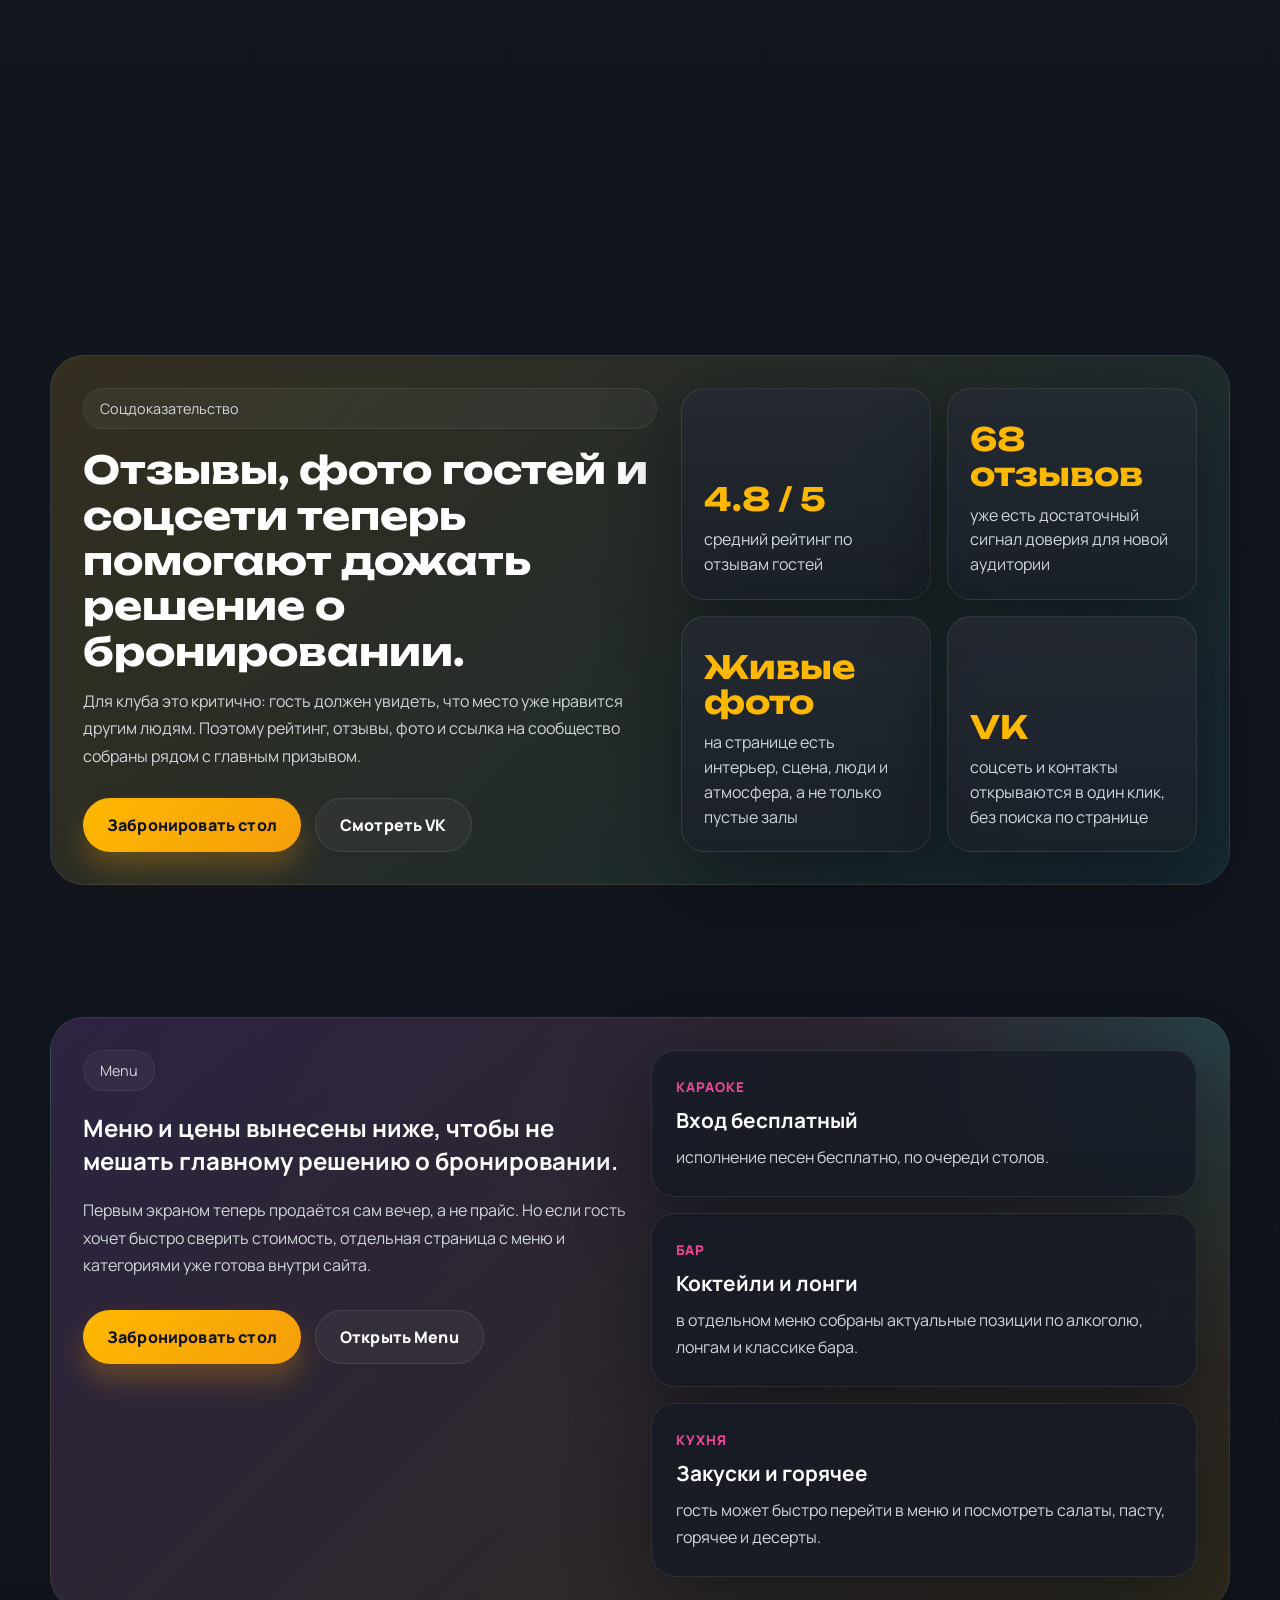
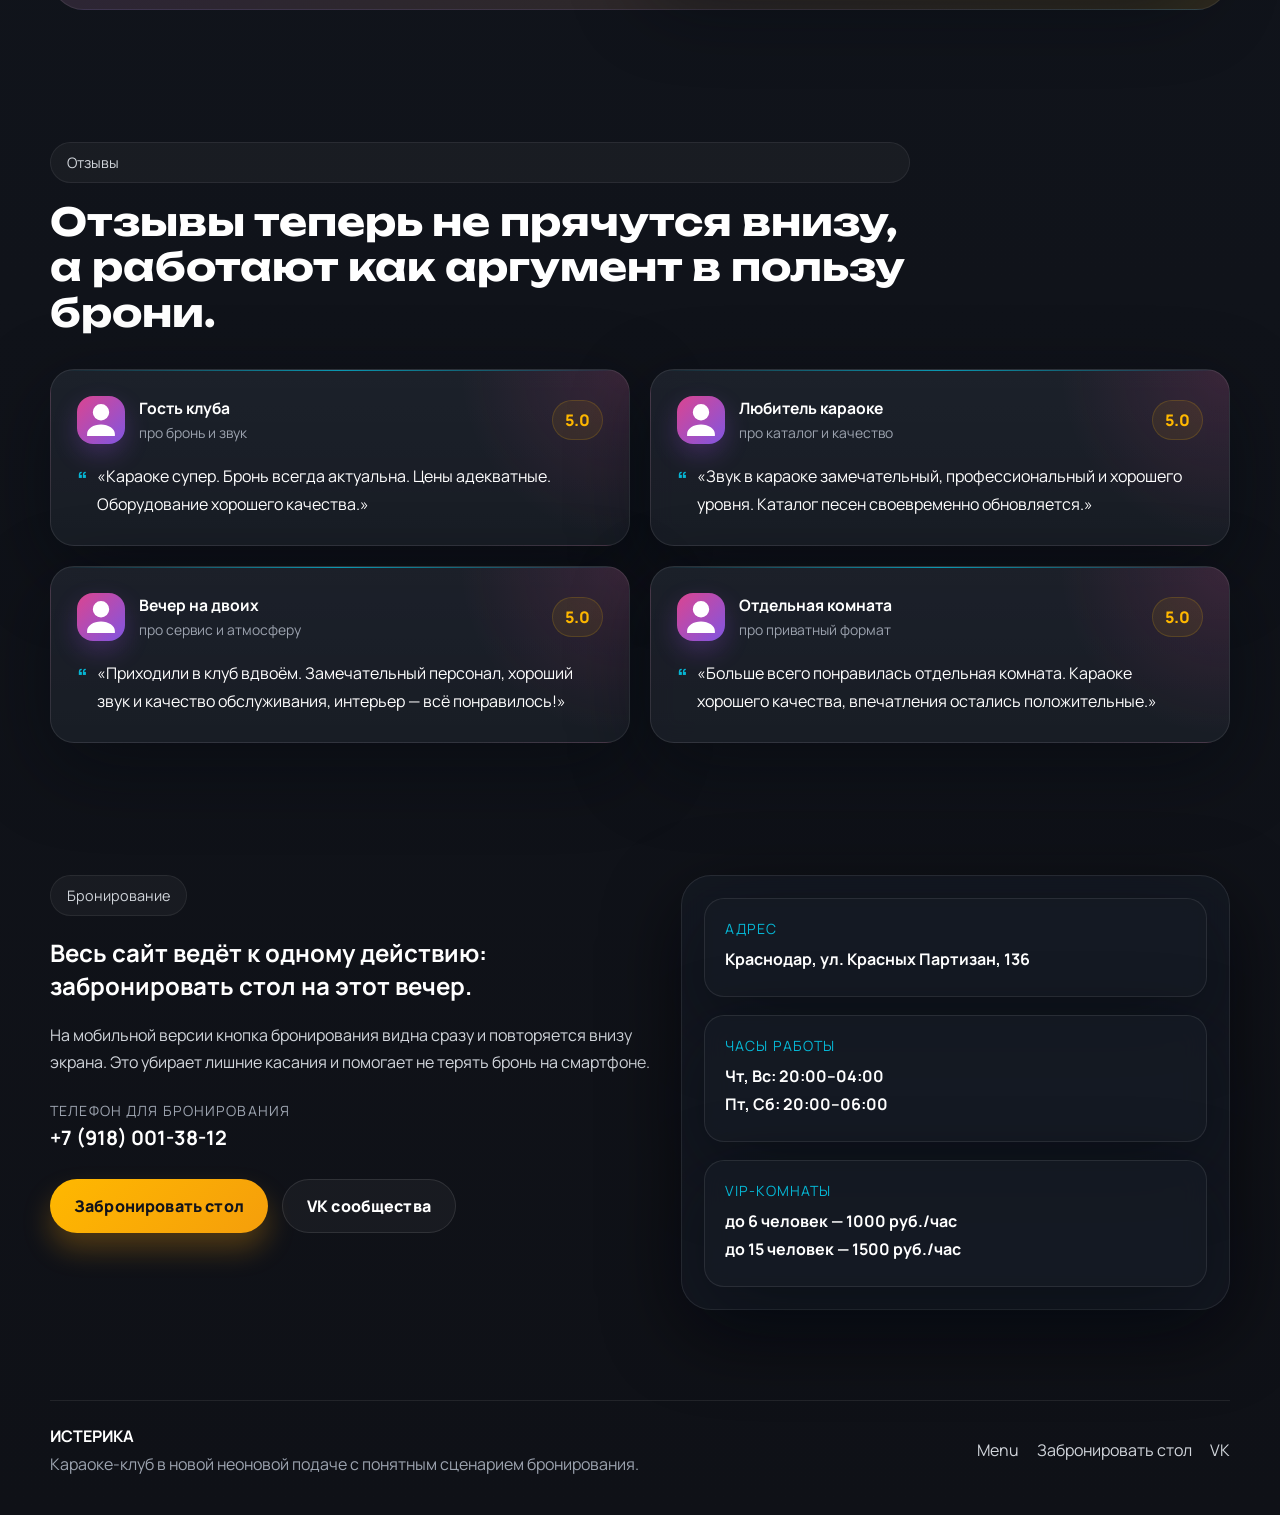
==== commit 7c0ac0ee: "Update phone number across site" ====
--- a/index.html
+++ b/index.html
@@ -39,7 +39,7 @@
           <a href="menu.html">Menu</a>
           <a href="#reviews">Отзывы</a>
           <a href="#contact">Контакты</a>
-          <a class="button button-primary button-small" href="tel:+79180013810">Забронировать стол</a>
+          <a class="button button-primary button-small" href="tel:+79180013812">Забронировать стол</a>
         </nav>
       </div>
     </header>
@@ -61,7 +61,7 @@
             </p>
 
             <div class="hero-actions">
-              <a class="button button-primary" href="tel:+79180013810">Забронировать стол</a>
+              <a class="button button-primary" href="tel:+79180013812">Забронировать стол</a>
               <a class="button button-secondary" href="#spaces">Смотреть фото клуба</a>
             </div>
           </div>
@@ -218,7 +218,7 @@
               Поэтому рейтинг, отзывы, фото и ссылка на сообщество собраны рядом с главным призывом.
             </p>
             <div class="proof-actions">
-              <a class="button button-primary" href="tel:+79180013810">Забронировать стол</a>
+              <a class="button button-primary" href="tel:+79180013812">Забронировать стол</a>
               <a class="button button-secondary" href="https://vk.com/isterikakrd" target="_blank" rel="noreferrer">Смотреть VK</a>
             </div>
           </div>
@@ -255,7 +255,7 @@
                 отдельная страница с меню и категориями уже готова внутри сайта.
               </p>
               <div class="hero-actions menu-preview-actions">
-                <a class="button button-primary" href="tel:+79180013810">Забронировать стол</a>
+                <a class="button button-primary" href="tel:+79180013812">Забронировать стол</a>
                 <a class="button button-secondary" href="menu.html">Открыть Menu</a>
               </div>
             </div>
@@ -372,10 +372,10 @@
             </p>
             <div class="contact-phone-text">
               <span>Телефон для бронирования</span>
-              <strong>+7 (918) 001-38-10</strong>
+              <strong>+7 (918) 001-38-12</strong>
             </div>
             <div class="contact-actions">
-              <a class="button button-primary" href="tel:+79180013810">Забронировать стол</a>
+              <a class="button button-primary" href="tel:+79180013812">Забронировать стол</a>
               <a class="button button-secondary" href="https://vk.com/isterikakrd" target="_blank" rel="noreferrer">VK сообщества</a>
             </div>
           </div>
@@ -408,7 +408,7 @@
         </div>
         <div class="footer-links">
           <a href="menu.html">Menu</a>
-          <a href="tel:+79180013810">Забронировать стол</a>
+          <a href="tel:+79180013812">Забронировать стол</a>
           <a href="https://vk.com/isterikakrd" target="_blank" rel="noreferrer">VK</a>
         </div>
       </div>
@@ -416,7 +416,7 @@
   </div>
 
   <div class="mobile-cta">
-    <a class="button button-primary" href="tel:+79180013810">Забронировать стол</a>
+    <a class="button button-primary" href="tel:+79180013812">Забронировать стол</a>
   </div>
 
   <script src="site.js"></script>
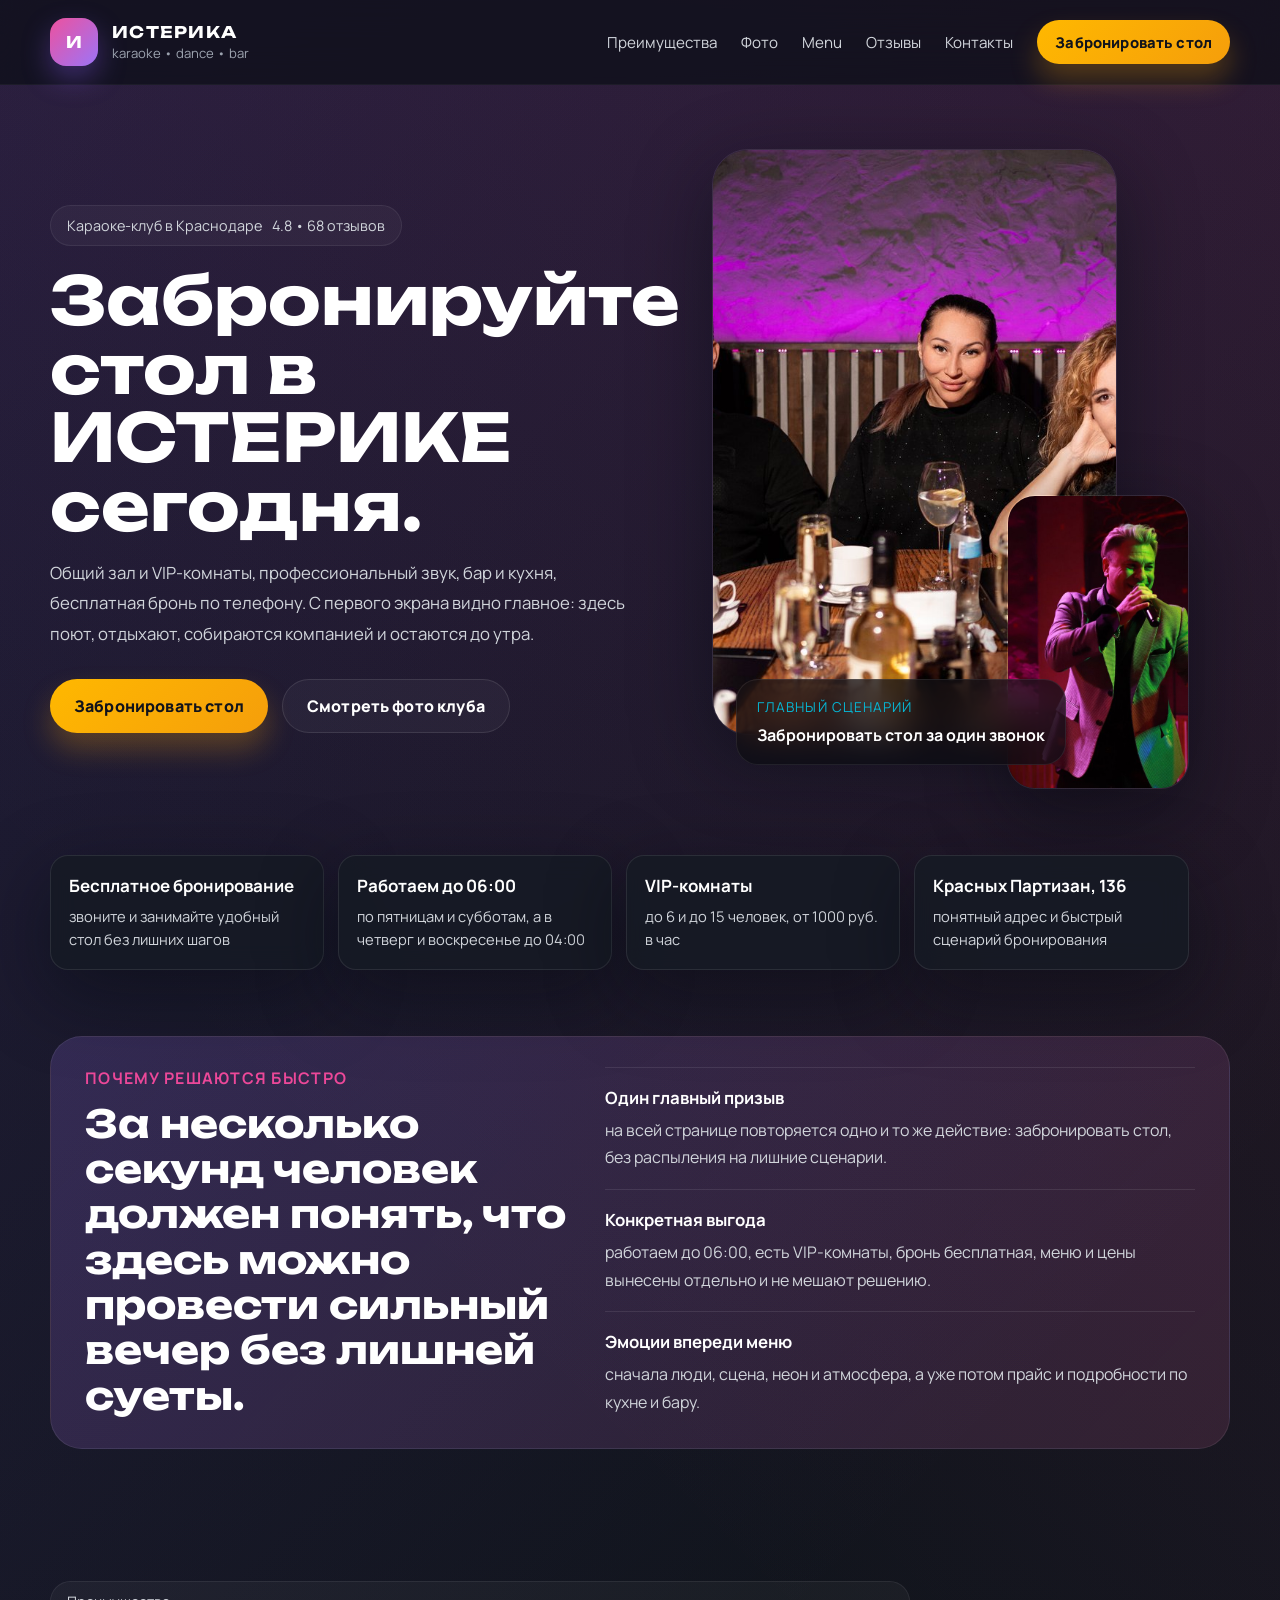
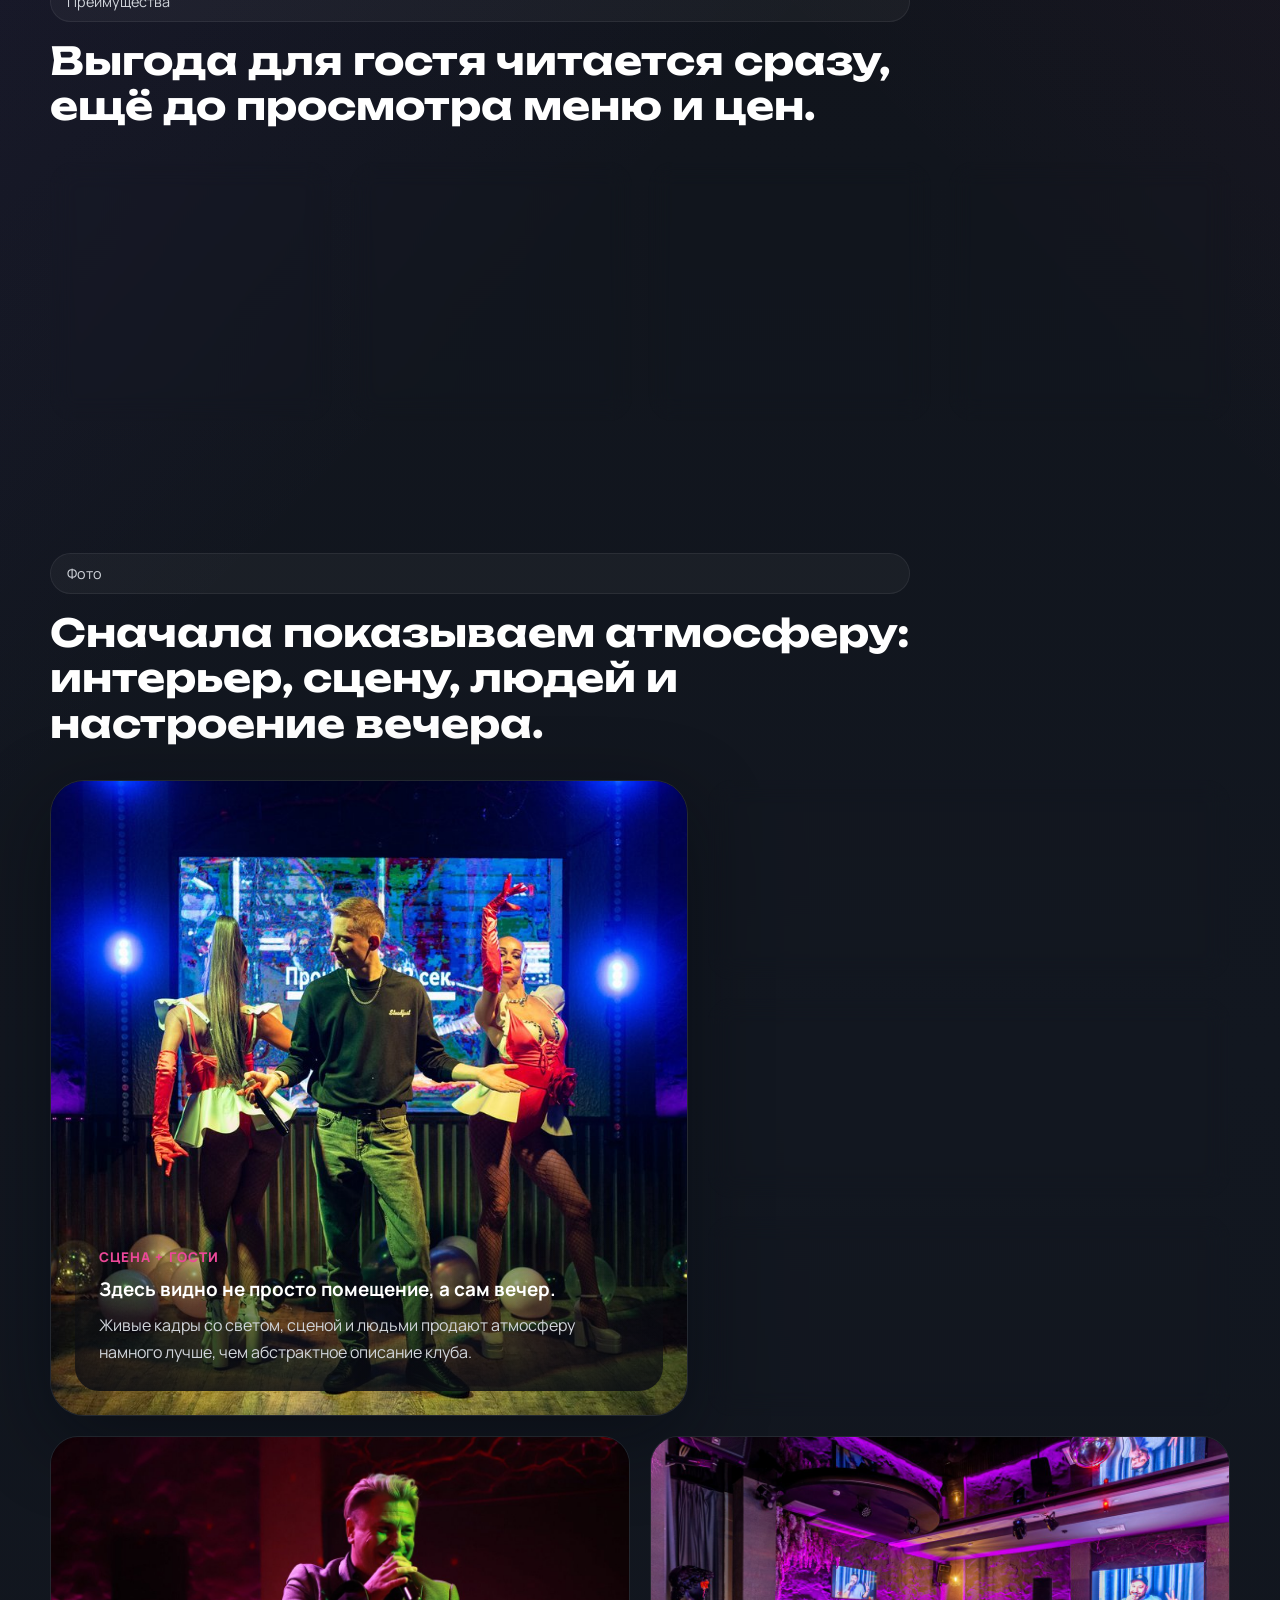
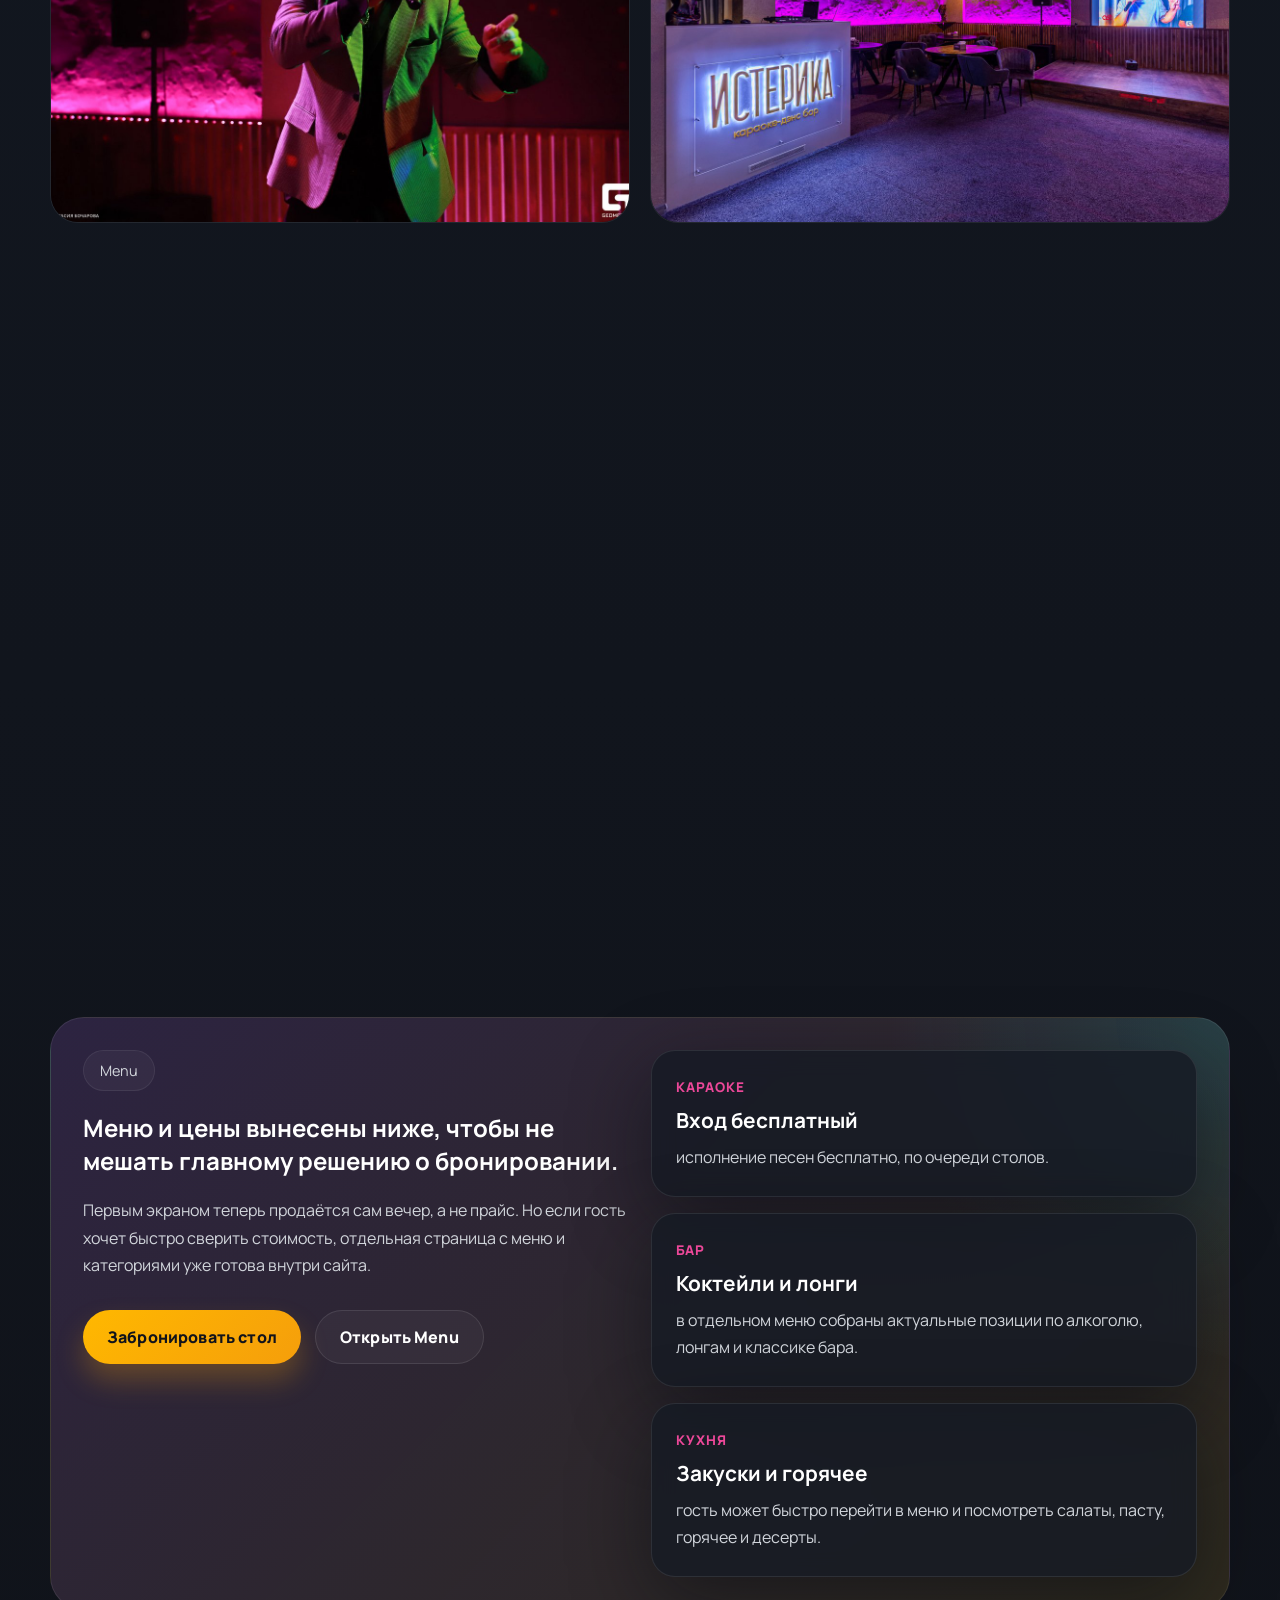
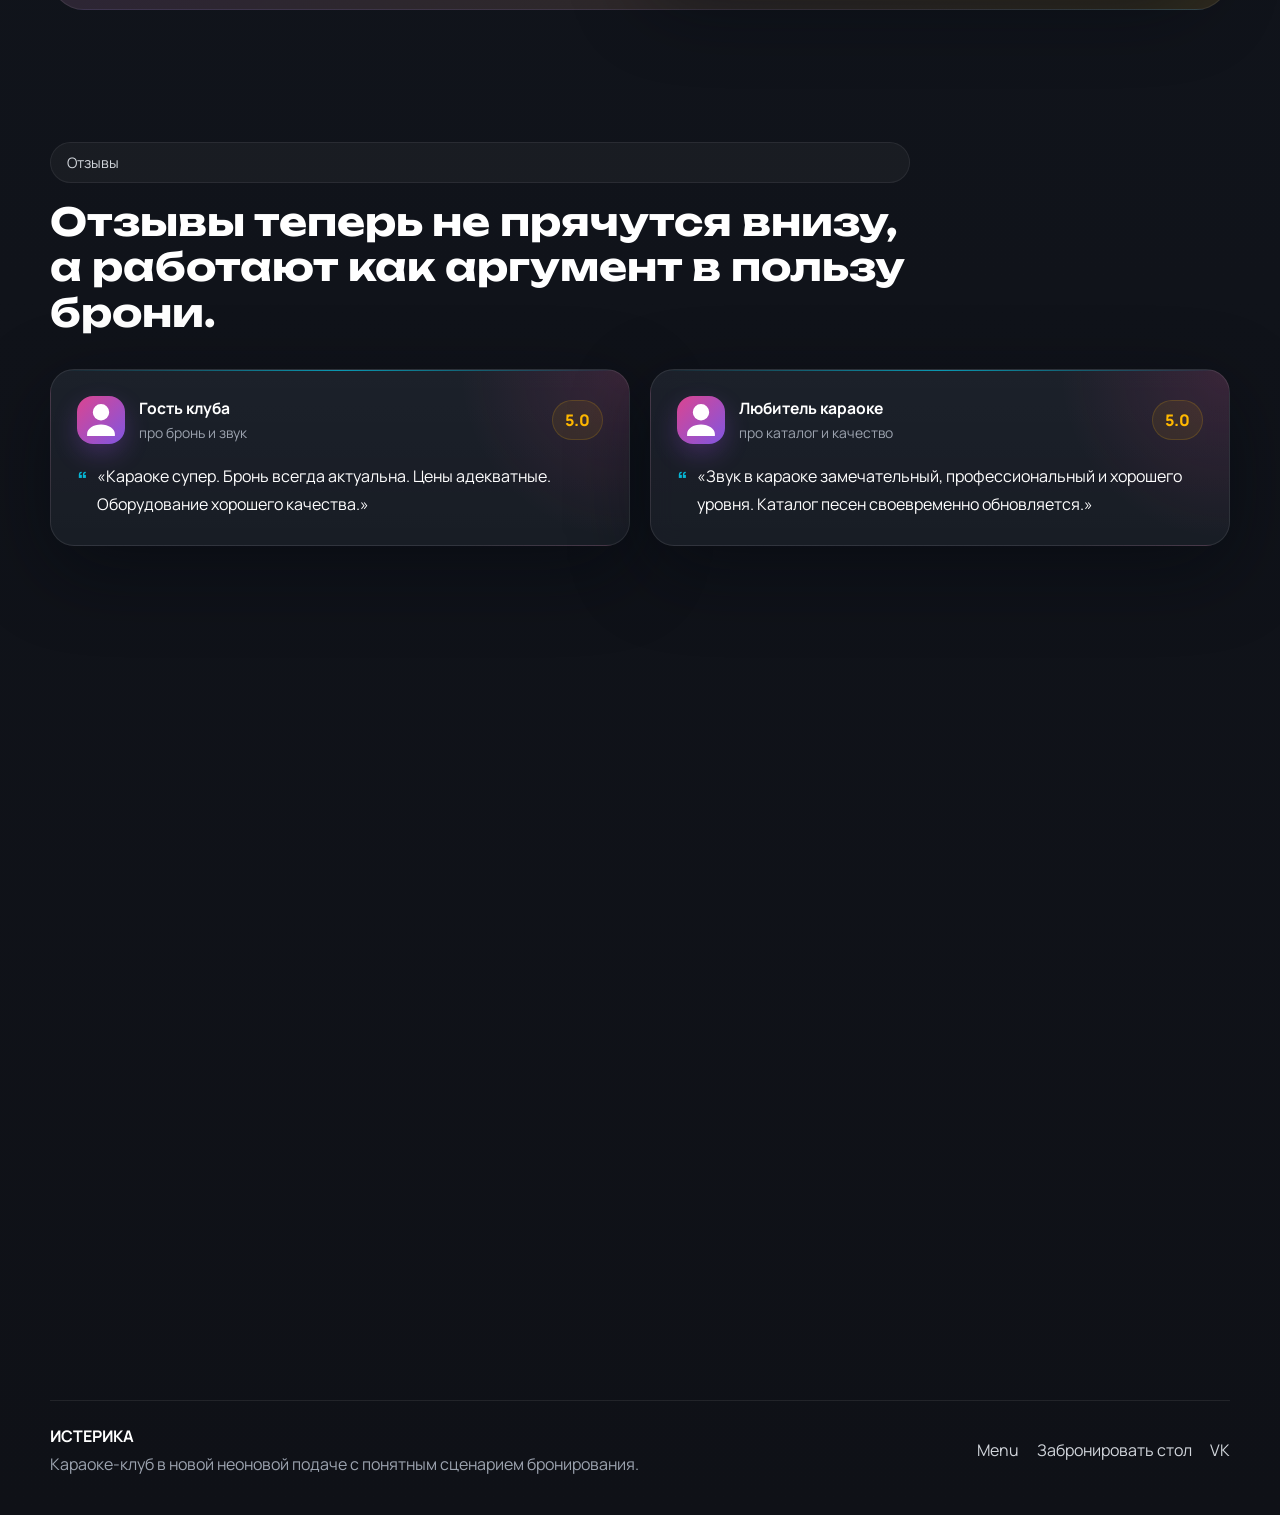
==== commit 1cdecfda: "Update phone number to new contact" ====
--- a/index.html
+++ b/index.html
@@ -39,7 +39,7 @@
           <a href="menu.html">Menu</a>
           <a href="#reviews">Отзывы</a>
           <a href="#contact">Контакты</a>
-          <a class="button button-primary button-small" href="tel:+79180013812">Забронировать стол</a>
+          <a class="button button-primary button-small" href="tel:+79890071515">Забронировать стол</a>
         </nav>
       </div>
     </header>
@@ -61,7 +61,7 @@
             </p>
 
             <div class="hero-actions">
-              <a class="button button-primary" href="tel:+79180013812">Забронировать стол</a>
+              <a class="button button-primary" href="tel:+79890071515">Забронировать стол</a>
               <a class="button button-secondary" href="#spaces">Смотреть фото клуба</a>
             </div>
           </div>
@@ -218,7 +218,7 @@
               Поэтому рейтинг, отзывы, фото и ссылка на сообщество собраны рядом с главным призывом.
             </p>
             <div class="proof-actions">
-              <a class="button button-primary" href="tel:+79180013812">Забронировать стол</a>
+              <a class="button button-primary" href="tel:+79890071515">Забронировать стол</a>
               <a class="button button-secondary" href="https://vk.com/isterikakrd" target="_blank" rel="noreferrer">Смотреть VK</a>
             </div>
           </div>
@@ -255,7 +255,7 @@
                 отдельная страница с меню и категориями уже готова внутри сайта.
               </p>
               <div class="hero-actions menu-preview-actions">
-                <a class="button button-primary" href="tel:+79180013812">Забронировать стол</a>
+                <a class="button button-primary" href="tel:+79890071515">Забронировать стол</a>
                 <a class="button button-secondary" href="menu.html">Открыть Menu</a>
               </div>
             </div>
@@ -372,10 +372,10 @@
             </p>
             <div class="contact-phone-text">
               <span>Телефон для бронирования</span>
-              <strong>+7 (918) 001-38-12</strong>
+              <strong>+7 (989) 007-15-15</strong>
             </div>
             <div class="contact-actions">
-              <a class="button button-primary" href="tel:+79180013812">Забронировать стол</a>
+              <a class="button button-primary" href="tel:+79890071515">Забронировать стол</a>
               <a class="button button-secondary" href="https://vk.com/isterikakrd" target="_blank" rel="noreferrer">VK сообщества</a>
             </div>
           </div>
@@ -408,7 +408,7 @@
         </div>
         <div class="footer-links">
           <a href="menu.html">Menu</a>
-          <a href="tel:+79180013812">Забронировать стол</a>
+          <a href="tel:+79890071515">Забронировать стол</a>
           <a href="https://vk.com/isterikakrd" target="_blank" rel="noreferrer">VK</a>
         </div>
       </div>
@@ -416,7 +416,7 @@
   </div>
 
   <div class="mobile-cta">
-    <a class="button button-primary" href="tel:+79180013812">Забронировать стол</a>
+    <a class="button button-primary" href="tel:+79890071515">Забронировать стол</a>
   </div>
 
   <script src="site.js"></script>
